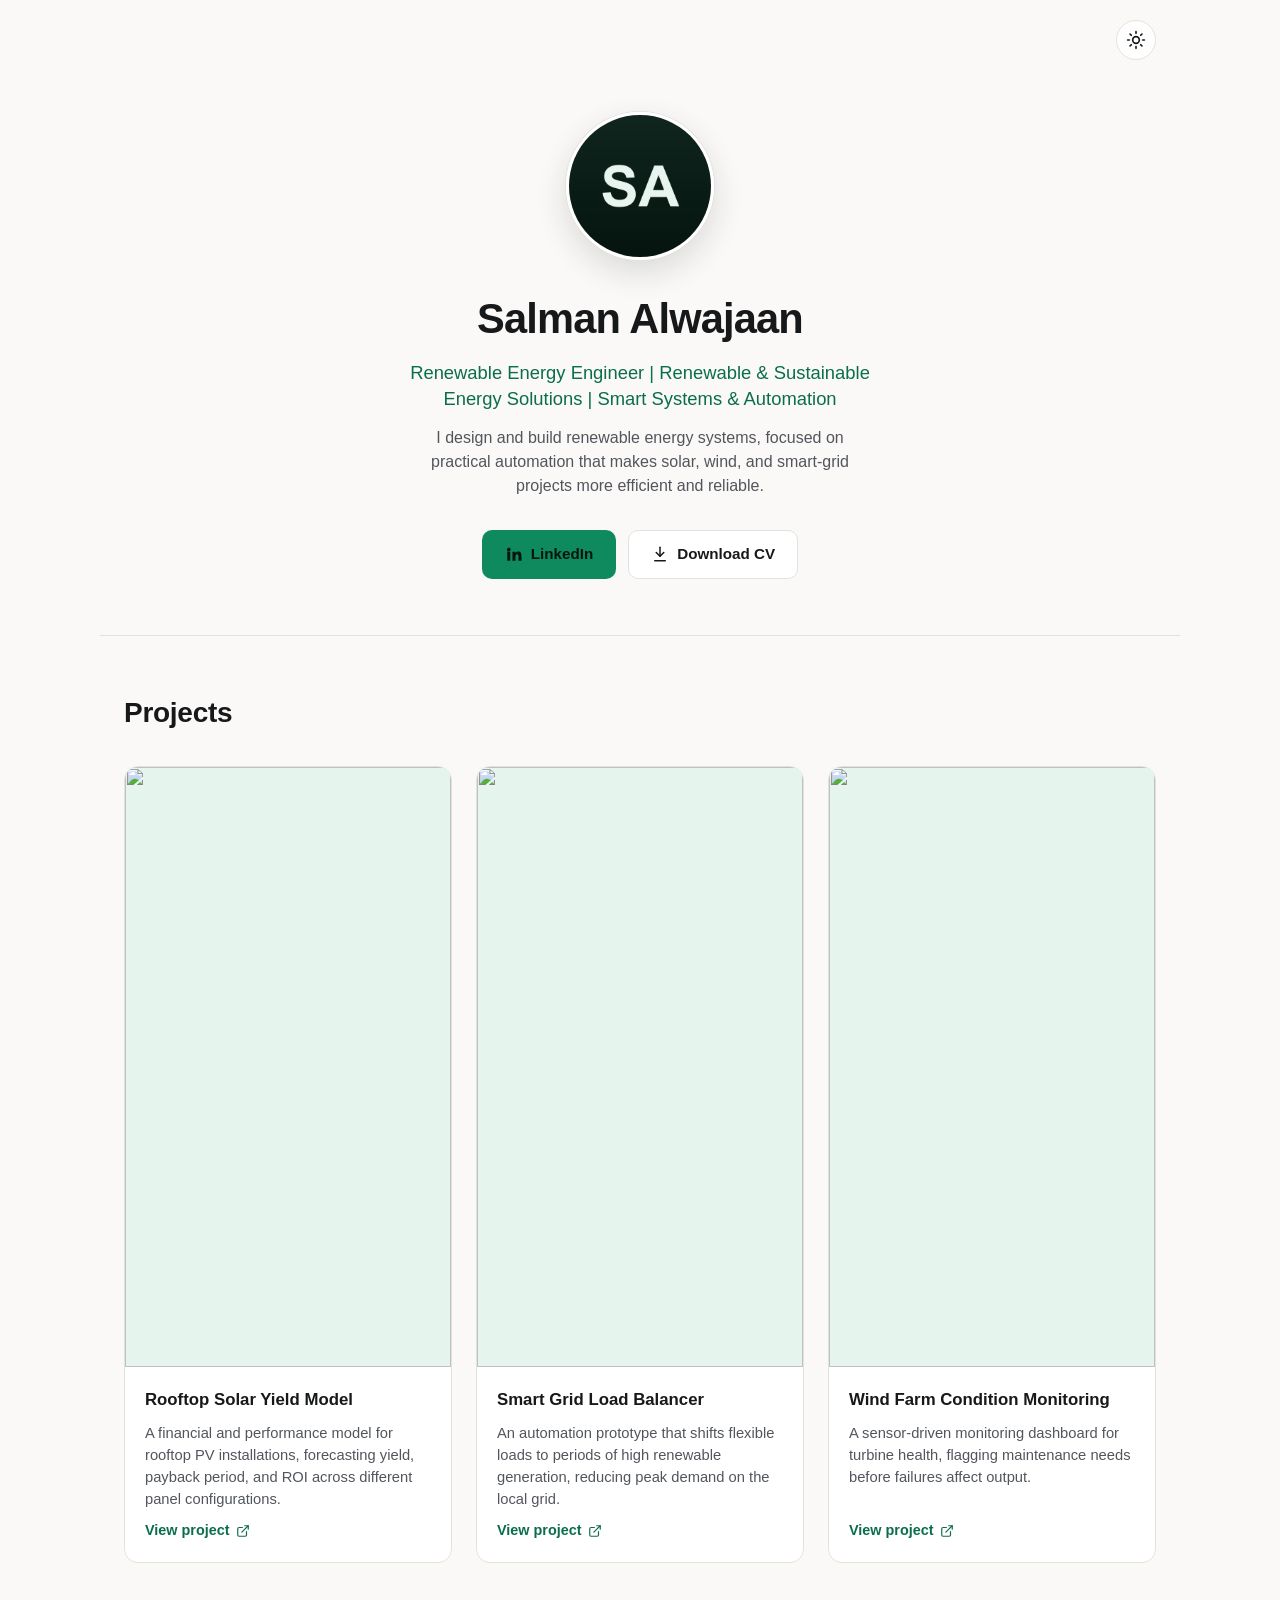
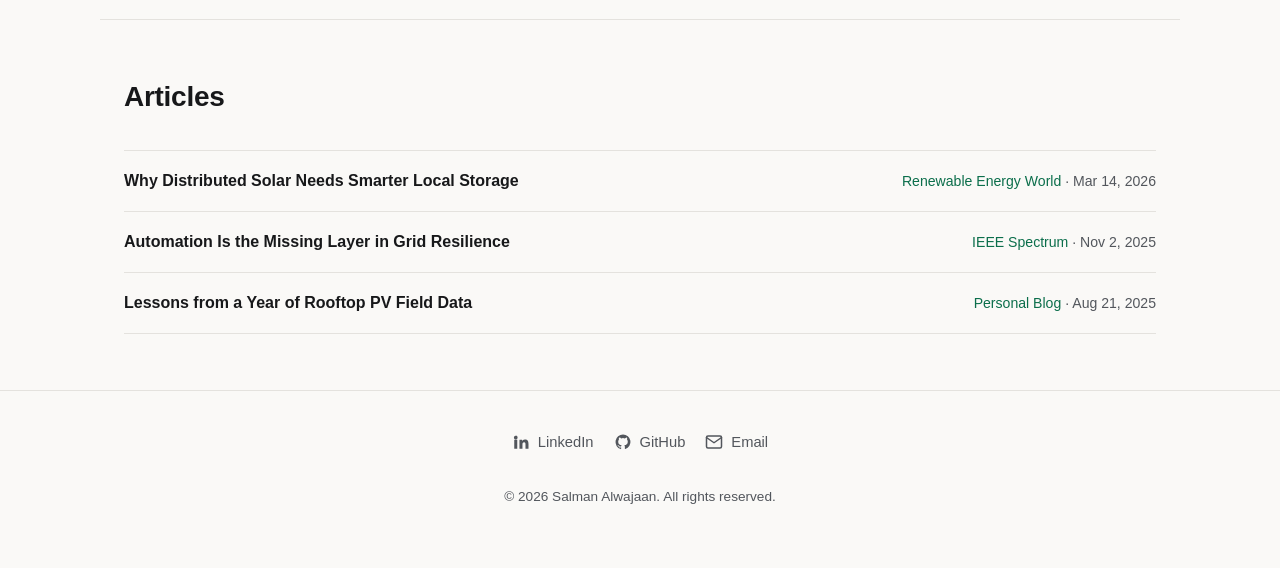
==== index.html @ d34c36d1 "Add files via upload" ====
<!doctype html>
<html lang="en">
<head>
  <meta charset="UTF-8">
  <meta name="viewport" content="width=device-width, initial-scale=1">
  <title>Salman Alwajaan | Renewable Energy Engineer</title>
  <meta name="description" content="Salman Alwajaan, Renewable Energy Engineer working on renewable and sustainable energy solutions, smart systems, and automation.">

  <!-- Open Graph -->
  <meta property="og:type" content="website">
  <meta property="og:title" content="Salman Alwajaan | Renewable Energy Engineer">
  <meta property="og:description" content="Renewable Energy Engineer working on renewable and sustainable energy solutions, smart systems, and automation.">
  <meta property="og:image" content="assets/og-image.jpg">

  <!-- Twitter -->
  <meta name="twitter:card" content="summary_large_image">
  <meta name="twitter:title" content="Salman Alwajaan | Renewable Energy Engineer">
  <meta name="twitter:description" content="Renewable Energy Engineer working on renewable and sustainable energy solutions, smart systems, and automation.">
  <meta name="twitter:image" content="assets/og-image.jpg">

  <link rel="icon" type="image/svg+xml" href="assets/favicon.svg">
  <link rel="icon" type="image/png" href="assets/favicon.png">

  <link rel="stylesheet" href="styles/main.css">
</head>
<body>

  <div class="topbar">
    <button id="theme-toggle" class="theme-toggle" type="button" aria-label="Toggle dark mode">
      <svg class="icon-sun" viewBox="0 0 24 24" fill="none" stroke="currentColor" stroke-width="2" stroke-linecap="round" stroke-linejoin="round" aria-hidden="true">
        <circle cx="12" cy="12" r="4"/>
        <path d="M12 2v2M12 20v2M4.93 4.93l1.41 1.41M17.66 17.66l1.41 1.41M2 12h2M20 12h2M6.34 17.66l-1.41 1.41M19.07 4.93l-1.41 1.41"/>
      </svg>
      <svg class="icon-moon" viewBox="0 0 24 24" fill="none" stroke="currentColor" stroke-width="2" stroke-linecap="round" stroke-linejoin="round" aria-hidden="true">
        <path d="M21 12.79A9 9 0 1 1 11.21 3 7 7 0 0 0 21 12.79Z"/>
      </svg>
    </button>
  </div>

  <main>
    <section class="hero">
      <img class="hero-photo" src="assets/photo.jpg" alt="Portrait of Salman Alwajaan" width="148" height="148">
      <h1 class="hero-name">Salman Alwajaan</h1>
      <p class="hero-headline">Renewable Energy Engineer | Renewable &amp; Sustainable Energy Solutions | Smart Systems &amp; Automation</p>
      <p class="hero-bio">I design and build renewable energy systems, focused on practical automation that makes solar, wind, and smart-grid projects more efficient and reliable.</p>
      <div class="hero-actions">
        <a class="btn btn-primary" href="https://www.linkedin.com/in/salwajaan" target="_blank" rel="noopener noreferrer">
          <svg viewBox="0 0 24 24" fill="currentColor" aria-hidden="true">
            <path d="M4.98 3.5A2.5 2.5 0 1 1 5 8.5a2.5 2.5 0 0 1-.02-5ZM3 9h4v12H3V9Zm6.5 0h3.83v1.64h.05c.53-1 1.84-2.06 3.79-2.06 4.06 0 4.81 2.67 4.81 6.14V21h-4v-5.6c0-1.34-.02-3.06-1.87-3.06-1.87 0-2.16 1.46-2.16 2.96V21h-4V9Z"/>
          </svg>
          LinkedIn
        </a>
        <a class="btn btn-secondary" href="assets/CV.pdf" download>
          <svg viewBox="0 0 24 24" fill="none" stroke="currentColor" stroke-width="2" stroke-linecap="round" stroke-linejoin="round" aria-hidden="true">
            <path d="M12 3v12"/>
            <path d="m7 10 5 5 5-5"/>
            <path d="M5 21h14"/>
          </svg>
          Download CV
        </a>
      </div>
    </section>

    <section class="content-section" id="projects" aria-labelledby="projects-heading">
      <h2 class="section-heading" id="projects-heading">Projects</h2>
      <div class="project-grid" id="project-grid">
        <p class="empty-state">Loading projects…</p>
      </div>
    </section>

    <section class="content-section" id="articles" aria-labelledby="articles-heading">
      <h2 class="section-heading" id="articles-heading">Articles</h2>
      <div class="article-list" id="article-list">
        <p class="empty-state">Loading articles…</p>
      </div>
    </section>
  </main>

  <footer class="site-footer">
    <div class="footer-inner">
      <div class="footer-links">
        <a class="footer-link" href="https://www.linkedin.com/in/salwajaan" target="_blank" rel="noopener noreferrer">
          <svg viewBox="0 0 24 24" fill="currentColor" aria-hidden="true">
            <path d="M4.98 3.5A2.5 2.5 0 1 1 5 8.5a2.5 2.5 0 0 1-.02-5ZM3 9h4v12H3V9Zm6.5 0h3.83v1.64h.05c.53-1 1.84-2.06 3.79-2.06 4.06 0 4.81 2.67 4.81 6.14V21h-4v-5.6c0-1.34-.02-3.06-1.87-3.06-1.87 0-2.16 1.46-2.16 2.96V21h-4V9Z"/>
          </svg>
          LinkedIn
        </a>
        <a class="footer-link" href="https://github.com/SalmanAlwajaan" target="_blank" rel="noopener noreferrer">
          <svg viewBox="0 0 24 24" fill="currentColor" aria-hidden="true">
            <path d="M12 2a10 10 0 0 0-3.16 19.49c.5.09.68-.22.68-.48v-1.7c-2.78.6-3.37-1.34-3.37-1.34-.46-1.16-1.11-1.47-1.11-1.47-.91-.62.07-.6.07-.6 1 .07 1.53 1.03 1.53 1.03.89 1.52 2.34 1.08 2.91.83.09-.65.35-1.09.63-1.34-2.22-.25-4.56-1.11-4.56-4.94 0-1.09.39-1.98 1.03-2.68-.1-.25-.45-1.27.1-2.65 0 0 .84-.27 2.75 1.02a9.4 9.4 0 0 1 5 0c1.91-1.3 2.75-1.02 2.75-1.02.55 1.38.2 2.4.1 2.65.64.7 1.03 1.59 1.03 2.68 0 3.84-2.34 4.68-4.57 4.93.36.31.68.92.68 1.85V21c0 .27.18.58.69.48A10 10 0 0 0 12 2Z"/>
          </svg>
          GitHub
        </a>
        <a class="footer-link" href="mailto:Salman.k.alwajaan@gmail.com">
          <svg viewBox="0 0 24 24" fill="none" stroke="currentColor" stroke-width="2" stroke-linecap="round" stroke-linejoin="round" aria-hidden="true">
            <rect x="2" y="4" width="20" height="16" rx="2"/>
            <path d="m22 6-10 7L2 6"/>
          </svg>
          Email
        </a>
      </div>
      <p class="footer-copy">&copy; <span id="copy-year">2026</span> Salman Alwajaan. All rights reserved.</p>
    </div>
  </footer>

  <script src="scripts/main.js"></script>
  <script>document.getElementById("copy-year").textContent = new Date().getFullYear();</script>
</body>
</html>
---- styles/main.css ----
/* ---------------------------------------------------------
   Design tokens
--------------------------------------------------------- */
:root {
  color-scheme: light dark;

  --bg: #faf9f7;
  --bg-elevated: #ffffff;
  --text: #17181a;
  --text-muted: #52565c;
  --border: #e4e2de;
  --accent: #0f8a5f;
  --accent-strong: #0b6e4b;
  --accent-tint: #e5f5ee;
  --shadow-tint: 20, 30, 25;
  --focus-ring: #0f8a5f;
}

@media (prefers-color-scheme: dark) {
  :root:not([data-theme="light"]) {
    --bg: #101211;
    --bg-elevated: #17191a;
    --text: #eef0ee;
    --text-muted: #a5aba6;
    --border: #2a2d2b;
    --accent: #34c785;
    --accent-strong: #55d99c;
    --accent-tint: #14261e;
    --shadow-tint: 0, 0, 0;
    --focus-ring: #34c785;
  }
}

:root[data-theme="dark"] {
  --bg: #101211;
  --bg-elevated: #17191a;
  --text: #eef0ee;
  --text-muted: #a5aba6;
  --border: #2a2d2b;
  --accent: #34c785;
  --accent-strong: #55d99c;
  --accent-tint: #14261e;
  --shadow-tint: 0, 0, 0;
  --focus-ring: #34c785;
}

/* ---------------------------------------------------------
   Reset & base
--------------------------------------------------------- */
* {
  box-sizing: border-box;
}

html {
  -webkit-text-size-adjust: 100%;
}

body {
  margin: 0;
  min-height: 100dvh;
  background: var(--bg);
  color: var(--text);
  font-family: -apple-system, BlinkMacSystemFont, "Segoe UI", Roboto, "Helvetica Neue", Arial, sans-serif;
  line-height: 1.5;
  -webkit-font-smoothing: antialiased;
  transition: background-color 0.25s ease, color 0.25s ease;
}

img {
  max-width: 100%;
  display: block;
}

a {
  color: inherit;
}

:focus-visible {
  outline: 2px solid var(--focus-ring);
  outline-offset: 2px;
  border-radius: 4px;
}

.wrap {
  max-width: 1080px;
  margin: 0 auto;
  padding: 0 24px;
}

.visually-hidden {
  position: absolute;
  width: 1px;
  height: 1px;
  padding: 0;
  margin: -1px;
  overflow: hidden;
  clip: rect(0, 0, 0, 0);
  white-space: nowrap;
  border: 0;
}

/* ---------------------------------------------------------
   Top bar
--------------------------------------------------------- */
.topbar {
  display: flex;
  align-items: center;
  justify-content: flex-end;
  padding: 20px 24px;
  max-width: 1080px;
  margin: 0 auto;
}

.theme-toggle {
  display: inline-flex;
  align-items: center;
  justify-content: center;
  width: 40px;
  height: 40px;
  border-radius: 999px;
  border: 1px solid var(--border);
  background: var(--bg-elevated);
  color: var(--text);
  cursor: pointer;
  transition: transform 0.15s ease, border-color 0.2s ease;
}

.theme-toggle:hover {
  border-color: var(--accent);
}

.theme-toggle:active {
  transform: scale(0.94);
}

.theme-toggle svg {
  width: 20px;
  height: 20px;
}

.theme-toggle .icon-moon { display: none; }
:root[data-theme="dark"] .theme-toggle .icon-sun { display: none; }
:root[data-theme="dark"] .theme-toggle .icon-moon { display: block; }

@media (prefers-color-scheme: dark) {
  :root:not([data-theme="light"]) .theme-toggle .icon-sun { display: none; }
  :root:not([data-theme="light"]) .theme-toggle .icon-moon { display: block; }
}

/* ---------------------------------------------------------
   Hero
--------------------------------------------------------- */
.hero {
  padding: 32px 24px 56px;
  max-width: 1080px;
  margin: 0 auto;
  text-align: center;
}

.hero-photo {
  width: 148px;
  height: 148px;
  border-radius: 50%;
  object-fit: cover;
  margin: 0 auto 28px;
  border: 3px solid var(--bg-elevated);
  box-shadow: 0 0 0 1px var(--border), 0 12px 32px rgba(var(--shadow-tint), 0.14);
}

.hero-name {
  font-size: clamp(1.9rem, 4.5vw, 2.6rem);
  font-weight: 700;
  letter-spacing: -0.02em;
  margin: 0 0 10px;
}

.hero-headline {
  font-size: clamp(1rem, 2.2vw, 1.15rem);
  font-weight: 500;
  color: var(--accent-strong);
  max-width: 46ch;
  margin: 0 auto 14px;
  line-height: 1.4;
}

.hero-bio {
  color: var(--text-muted);
  max-width: 52ch;
  margin: 0 auto 32px;
  font-size: 1rem;
}

.hero-actions {
  display: flex;
  flex-wrap: wrap;
  gap: 12px;
  justify-content: center;
}

.btn {
  display: inline-flex;
  align-items: center;
  gap: 8px;
  padding: 12px 22px;
  border-radius: 10px;
  font-size: 0.95rem;
  font-weight: 600;
  text-decoration: none;
  white-space: nowrap;
  border: 1px solid transparent;
  cursor: pointer;
  transition: transform 0.15s cubic-bezier(0.16, 1, 0.3, 1), box-shadow 0.2s ease, background-color 0.2s ease, border-color 0.2s ease;
}

.btn svg {
  width: 18px;
  height: 18px;
  flex-shrink: 0;
}

.btn:active {
  transform: scale(0.97);
}

.btn-primary {
  background: var(--accent);
  color: #06150f;
}

.btn-primary:hover {
  background: var(--accent-strong);
  box-shadow: 0 8px 20px rgba(15, 138, 95, 0.28);
}

.btn-secondary {
  background: var(--bg-elevated);
  color: var(--text);
  border-color: var(--border);
}

.btn-secondary:hover {
  border-color: var(--accent);
}

/* ---------------------------------------------------------
   Sections
--------------------------------------------------------- */
section.content-section {
  padding: 56px 24px;
  max-width: 1080px;
  margin: 0 auto;
  border-top: 1px solid var(--border);
}

.section-heading {
  font-size: clamp(1.4rem, 3vw, 1.75rem);
  font-weight: 700;
  letter-spacing: -0.01em;
  margin: 0 0 32px;
}

/* Projects grid */
.project-grid {
  display: grid;
  grid-template-columns: repeat(auto-fit, minmax(260px, 1fr));
  gap: 24px;
}

.project-card {
  background: var(--bg-elevated);
  border: 1px solid var(--border);
  border-radius: 14px;
  overflow: hidden;
  display: flex;
  flex-direction: column;
  transition: transform 0.2s cubic-bezier(0.16, 1, 0.3, 1), border-color 0.2s ease;
}

.project-card:hover {
  transform: translateY(-3px);
  border-color: var(--accent);
}

.project-card-image {
  width: 100%;
  aspect-ratio: 4 / 3;
  object-fit: cover;
  background: var(--accent-tint);
}

.project-card-body {
  padding: 20px;
  display: flex;
  flex-direction: column;
  gap: 10px;
  flex: 1;
}

.project-card-title {
  font-size: 1.05rem;
  font-weight: 700;
  margin: 0;
}

.project-card-desc {
  color: var(--text-muted);
  font-size: 0.92rem;
  margin: 0;
  flex: 1;
}

.project-card-link {
  align-self: flex-start;
  font-size: 0.9rem;
  font-weight: 600;
  color: var(--accent-strong);
  text-decoration: none;
  display: inline-flex;
  align-items: center;
  gap: 6px;
}

.project-card-link svg {
  width: 14px;
  height: 14px;
  transition: transform 0.15s ease;
}

.project-card-link:hover svg {
  transform: translate(2px, -2px);
}

/* Articles list */
.article-list {
  display: flex;
  flex-direction: column;
}

.article-row {
  display: grid;
  grid-template-columns: 1fr auto;
  gap: 8px 20px;
  align-items: baseline;
  padding: 18px 0;
  border-bottom: 1px solid var(--border);
  text-decoration: none;
  color: inherit;
  transition: padding-left 0.2s cubic-bezier(0.16, 1, 0.3, 1);
}

.article-row:hover {
  padding-left: 8px;
}

.article-row:first-child {
  border-top: 1px solid var(--border);
}

.article-title {
  font-weight: 600;
  font-size: 1rem;
}

.article-meta {
  color: var(--text-muted);
  font-size: 0.88rem;
  white-space: nowrap;
}

.article-source {
  color: var(--accent-strong);
  font-weight: 500;
}

/* ---------------------------------------------------------
   Footer
--------------------------------------------------------- */
.site-footer {
  border-top: 1px solid var(--border);
  padding: 40px 24px 48px;
}

.footer-inner {
  max-width: 1080px;
  margin: 0 auto;
  display: flex;
  flex-direction: column;
  align-items: center;
  gap: 20px;
  text-align: center;
}

.footer-links {
  display: flex;
  gap: 20px;
  flex-wrap: wrap;
  justify-content: center;
}

.footer-link {
  display: inline-flex;
  align-items: center;
  gap: 8px;
  text-decoration: none;
  color: var(--text-muted);
  font-size: 0.92rem;
  font-weight: 500;
  transition: color 0.2s ease;
}

.footer-link:hover {
  color: var(--accent-strong);
}

.footer-link svg {
  width: 18px;
  height: 18px;
}

.footer-copy {
  color: var(--text-muted);
  font-size: 0.85rem;
}

/* ---------------------------------------------------------
   Entrance motion (respects reduced motion)
--------------------------------------------------------- */
@media (prefers-reduced-motion: no-preference) {
  .reveal {
    opacity: 0;
    transform: translateY(16px);
    animation: reveal-in 0.6s cubic-bezier(0.16, 1, 0.3, 1) forwards;
  }

  @keyframes reveal-in {
    to {
      opacity: 1;
      transform: translateY(0);
    }
  }
}

/* ---------------------------------------------------------
   Empty state
--------------------------------------------------------- */
.empty-state {
  color: var(--text-muted);
  font-size: 0.95rem;
  padding: 24px 0;
}

/* ---------------------------------------------------------
   Responsive
--------------------------------------------------------- */
@media (max-width: 480px) {
  .hero {
    padding: 24px 20px 44px;
  }

  section.content-section {
    padding: 44px 20px;
  }

  .article-row {
    grid-template-columns: 1fr;
  }
}
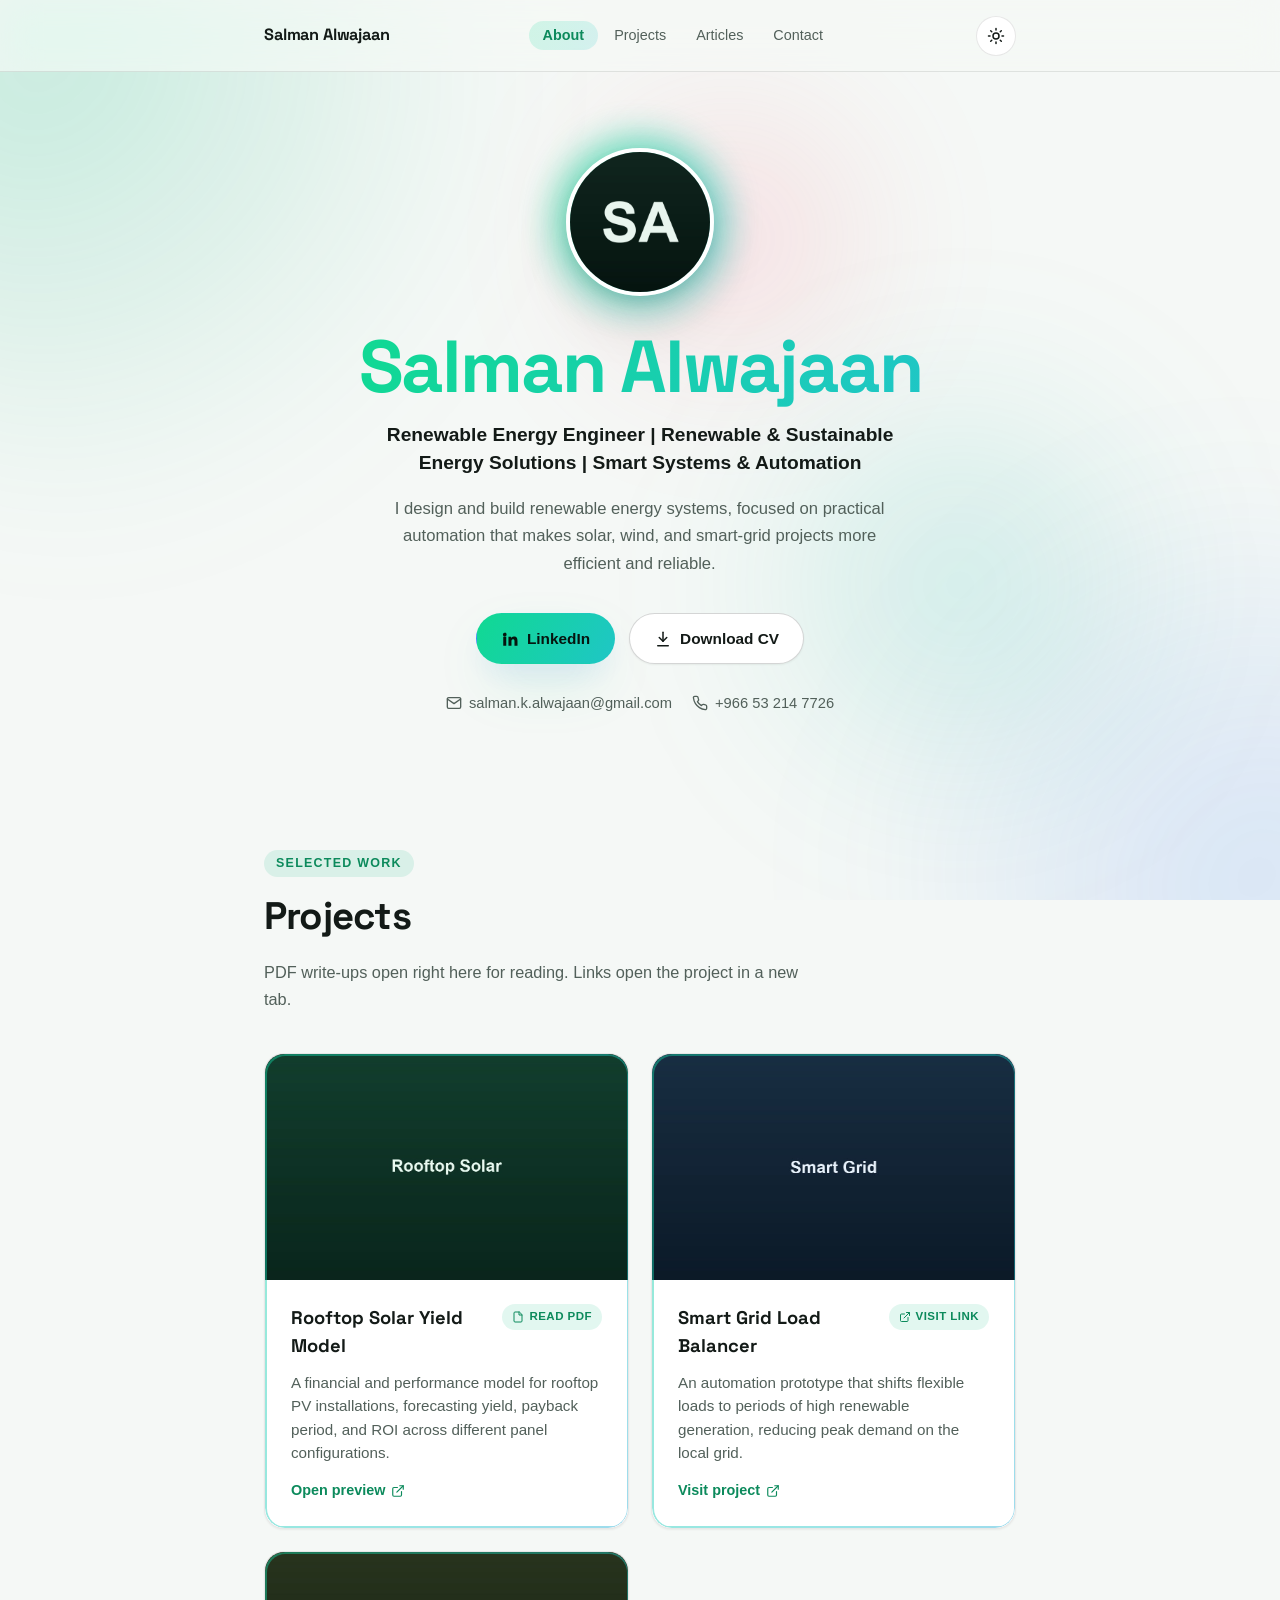
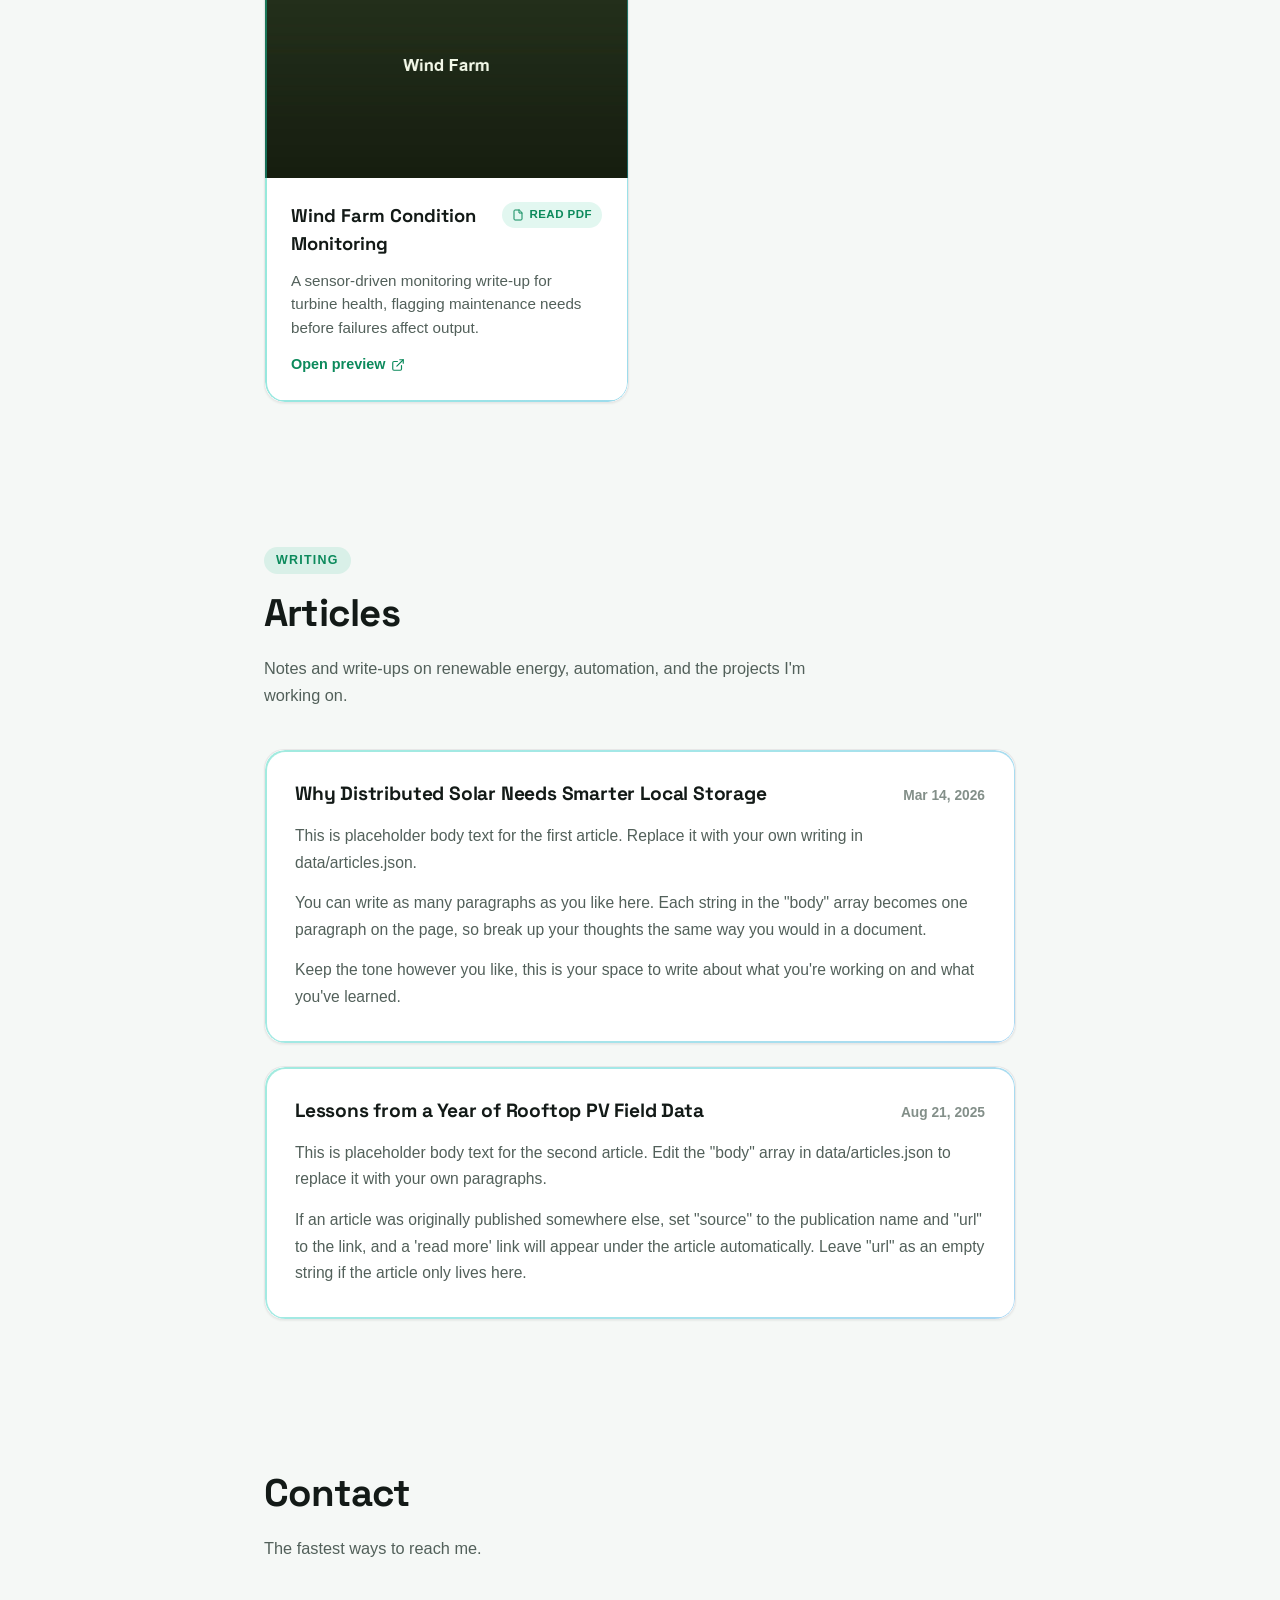
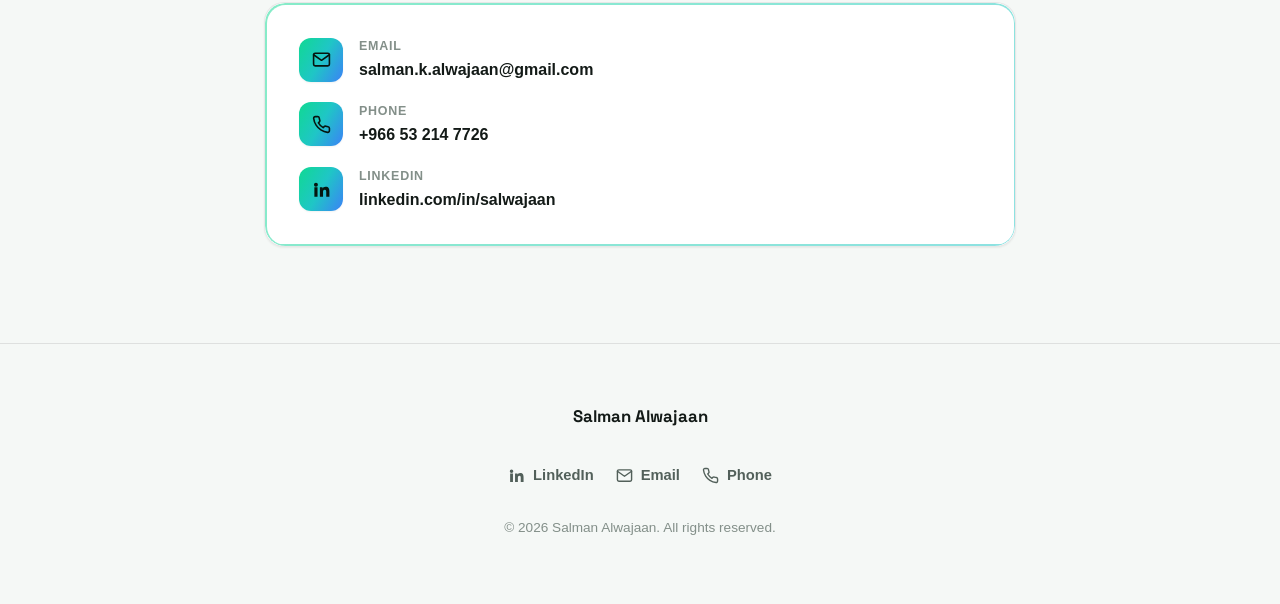
==== commit 5303e867: "Add files via upload" ====
--- a/index.html
+++ b/index.html
@@ -21,29 +21,55 @@
   <link rel="icon" type="image/svg+xml" href="assets/favicon.svg">
   <link rel="icon" type="image/png" href="assets/favicon.png">
 
+  <link rel="preconnect" href="https://fonts.googleapis.com">
+  <link rel="preconnect" href="https://fonts.gstatic.com" crossorigin>
+  <link rel="stylesheet" href="https://fonts.googleapis.com/css2?family=Space+Grotesk:wght@500;700;800&display=swap">
+
   <link rel="stylesheet" href="styles/main.css">
 </head>
 <body>
-
-  <div class="topbar">
-    <button id="theme-toggle" class="theme-toggle" type="button" aria-label="Toggle dark mode">
-      <svg class="icon-sun" viewBox="0 0 24 24" fill="none" stroke="currentColor" stroke-width="2" stroke-linecap="round" stroke-linejoin="round" aria-hidden="true">
-        <circle cx="12" cy="12" r="4"/>
-        <path d="M12 2v2M12 20v2M4.93 4.93l1.41 1.41M17.66 17.66l1.41 1.41M2 12h2M20 12h2M6.34 17.66l-1.41 1.41M19.07 4.93l-1.41 1.41"/>
-      </svg>
-      <svg class="icon-moon" viewBox="0 0 24 24" fill="none" stroke="currentColor" stroke-width="2" stroke-linecap="round" stroke-linejoin="round" aria-hidden="true">
-        <path d="M21 12.79A9 9 0 1 1 11.21 3 7 7 0 0 0 21 12.79Z"/>
-      </svg>
-    </button>
+  <a class="skip-link" href="#main">Skip to content</a>
+
+  <div class="bg-blobs" aria-hidden="true">
+    <span class="blob blob-1"></span>
+    <span class="blob blob-2"></span>
+    <span class="blob blob-3"></span>
+    <span class="blob blob-4"></span>
   </div>
 
-  <main>
-    <section class="hero">
-      <img class="hero-photo" src="assets/photo.jpg" alt="Portrait of Salman Alwajaan" width="148" height="148">
-      <h1 class="hero-name">Salman Alwajaan</h1>
-      <p class="hero-headline">Renewable Energy Engineer | Renewable &amp; Sustainable Energy Solutions | Smart Systems &amp; Automation</p>
-      <p class="hero-bio">I design and build renewable energy systems, focused on practical automation that makes solar, wind, and smart-grid projects more efficient and reliable.</p>
-      <div class="hero-actions">
+  <nav class="site-nav" aria-label="Primary">
+    <div class="site-nav-inner">
+      <a class="nav-brand" href="#about">Salman Alwajaan</a>
+      <ul class="nav-links">
+        <span class="nav-indicator" aria-hidden="true"></span>
+        <li><a class="nav-link" href="#about">About</a></li>
+        <li><a class="nav-link" href="#projects">Projects</a></li>
+        <li><a class="nav-link" href="#articles">Articles</a></li>
+        <li><a class="nav-link" href="#contact">Contact</a></li>
+      </ul>
+      <div class="nav-right">
+        <button id="theme-toggle" class="theme-toggle" type="button" aria-label="Toggle dark mode">
+          <svg class="icon-sun" viewBox="0 0 24 24" fill="none" stroke="currentColor" stroke-width="2" stroke-linecap="round" stroke-linejoin="round" aria-hidden="true">
+            <circle cx="12" cy="12" r="4"/>
+            <path d="M12 2v2M12 20v2M4.93 4.93l1.41 1.41M17.66 17.66l1.41 1.41M2 12h2M20 12h2M6.34 17.66l-1.41 1.41M19.07 4.93l-1.41 1.41"/>
+          </svg>
+          <svg class="icon-moon" viewBox="0 0 24 24" fill="none" stroke="currentColor" stroke-width="2" stroke-linecap="round" stroke-linejoin="round" aria-hidden="true">
+            <path d="M21 12.79A9 9 0 1 1 11.21 3 7 7 0 0 0 21 12.79Z"/>
+          </svg>
+        </button>
+      </div>
+    </div>
+  </nav>
+
+  <main id="main">
+    <section class="hero" id="about">
+      <div class="hero-photo-wrap hero-anim">
+        <img class="hero-photo" src="assets/photo.jpg" alt="Portrait of Salman Alwajaan" width="132" height="132">
+      </div>
+      <h1 class="hero-name hero-anim"><span class="gradient-text">Salman Alwajaan</span></h1>
+      <p class="hero-headline hero-anim">Renewable Energy Engineer | Renewable &amp; Sustainable Energy Solutions | Smart Systems &amp; Automation</p>
+      <p class="hero-bio hero-anim">I design and build renewable energy systems, focused on practical automation that makes solar, wind, and smart-grid projects more efficient and reliable.</p>
+      <div class="hero-actions hero-anim">
         <a class="btn btn-primary" href="https://www.linkedin.com/in/salwajaan" target="_blank" rel="noopener noreferrer">
           <svg viewBox="0 0 24 24" fill="currentColor" aria-hidden="true">
             <path d="M4.98 3.5A2.5 2.5 0 1 1 5 8.5a2.5 2.5 0 0 1-.02-5ZM3 9h4v12H3V9Zm6.5 0h3.83v1.64h.05c.53-1 1.84-2.06 3.79-2.06 4.06 0 4.81 2.67 4.81 6.14V21h-4v-5.6c0-1.34-.02-3.06-1.87-3.06-1.87 0-2.16 1.46-2.16 2.96V21h-4V9Z"/>
@@ -59,25 +85,86 @@
           Download CV
         </a>
       </div>
+      <div class="hero-contact hero-anim">
+        <a class="hero-contact-link" href="mailto:salman.k.alwajaan@gmail.com">
+          <svg viewBox="0 0 24 24" fill="none" stroke="currentColor" stroke-width="2" stroke-linecap="round" stroke-linejoin="round" aria-hidden="true">
+            <rect x="2" y="4" width="20" height="16" rx="2"/>
+            <path d="m22 6-10 7L2 6"/>
+          </svg>
+          salman.k.alwajaan@gmail.com
+        </a>
+        <a class="hero-contact-link" href="tel:+966532147726">
+          <svg viewBox="0 0 24 24" fill="none" stroke="currentColor" stroke-width="2" stroke-linecap="round" stroke-linejoin="round" aria-hidden="true">
+            <path d="M22 16.92v3a2 2 0 0 1-2.18 2 19.79 19.79 0 0 1-8.63-3.07 19.5 19.5 0 0 1-6-6 19.79 19.79 0 0 1-3.07-8.67A2 2 0 0 1 4.11 2h3a2 2 0 0 1 2 1.72c.127.96.361 1.903.7 2.81a2 2 0 0 1-.45 2.11L8.09 9.91a16 16 0 0 0 6 6l1.27-1.27a2 2 0 0 1 2.11-.45c.907.339 1.85.573 2.81.7A2 2 0 0 1 22 16.92Z"/>
+          </svg>
+          +966 53 214 7726
+        </a>
+      </div>
     </section>
 
     <section class="content-section" id="projects" aria-labelledby="projects-heading">
+      <p class="section-eyebrow">Selected work</p>
       <h2 class="section-heading" id="projects-heading">Projects</h2>
+      <p class="section-lede">PDF write-ups open right here for reading. Links open the project in a new tab.</p>
       <div class="project-grid" id="project-grid">
         <p class="empty-state">Loading projects…</p>
       </div>
     </section>
 
     <section class="content-section" id="articles" aria-labelledby="articles-heading">
+      <p class="section-eyebrow">Writing</p>
       <h2 class="section-heading" id="articles-heading">Articles</h2>
+      <p class="section-lede">Notes and write-ups on renewable energy, automation, and the projects I'm working on.</p>
       <div class="article-list" id="article-list">
         <p class="empty-state">Loading articles…</p>
       </div>
     </section>
+
+    <section class="content-section" id="contact" aria-labelledby="contact-heading">
+      <h2 class="section-heading" id="contact-heading">Contact</h2>
+      <p class="section-lede">The fastest ways to reach me.</p>
+      <div class="contact-card" data-reveal>
+        <div class="contact-row">
+          <span class="contact-icon">
+            <svg viewBox="0 0 24 24" fill="none" stroke="currentColor" stroke-width="2" stroke-linecap="round" stroke-linejoin="round" aria-hidden="true">
+              <rect x="2" y="4" width="20" height="16" rx="2"/>
+              <path d="m22 6-10 7L2 6"/>
+            </svg>
+          </span>
+          <span>
+            <span class="contact-text-label">Email</span>
+            <a class="contact-text-value" href="mailto:salman.k.alwajaan@gmail.com">salman.k.alwajaan@gmail.com</a>
+          </span>
+        </div>
+        <div class="contact-row">
+          <span class="contact-icon">
+            <svg viewBox="0 0 24 24" fill="none" stroke="currentColor" stroke-width="2" stroke-linecap="round" stroke-linejoin="round" aria-hidden="true">
+              <path d="M22 16.92v3a2 2 0 0 1-2.18 2 19.79 19.79 0 0 1-8.63-3.07 19.5 19.5 0 0 1-6-6 19.79 19.79 0 0 1-3.07-8.67A2 2 0 0 1 4.11 2h3a2 2 0 0 1 2 1.72c.127.96.361 1.903.7 2.81a2 2 0 0 1-.45 2.11L8.09 9.91a16 16 0 0 0 6 6l1.27-1.27a2 2 0 0 1 2.11-.45c.907.339 1.85.573 2.81.7A2 2 0 0 1 22 16.92Z"/>
+            </svg>
+          </span>
+          <span>
+            <span class="contact-text-label">Phone</span>
+            <a class="contact-text-value" href="tel:+966532147726">+966 53 214 7726</a>
+          </span>
+        </div>
+        <div class="contact-row">
+          <span class="contact-icon">
+            <svg viewBox="0 0 24 24" fill="currentColor" aria-hidden="true">
+              <path d="M4.98 3.5A2.5 2.5 0 1 1 5 8.5a2.5 2.5 0 0 1-.02-5ZM3 9h4v12H3V9Zm6.5 0h3.83v1.64h.05c.53-1 1.84-2.06 3.79-2.06 4.06 0 4.81 2.67 4.81 6.14V21h-4v-5.6c0-1.34-.02-3.06-1.87-3.06-1.87 0-2.16 1.46-2.16 2.96V21h-4V9Z"/>
+            </svg>
+          </span>
+          <span>
+            <span class="contact-text-label">LinkedIn</span>
+            <a class="contact-text-value" href="https://www.linkedin.com/in/salwajaan" target="_blank" rel="noopener noreferrer">linkedin.com/in/salwajaan</a>
+          </span>
+        </div>
+      </div>
+    </section>
   </main>
 
   <footer class="site-footer">
     <div class="footer-inner">
+      <p class="footer-name">Salman Alwajaan</p>
       <div class="footer-links">
         <a class="footer-link" href="https://www.linkedin.com/in/salwajaan" target="_blank" rel="noopener noreferrer">
           <svg viewBox="0 0 24 24" fill="currentColor" aria-hidden="true">
@@ -85,23 +172,50 @@
           </svg>
           LinkedIn
         </a>
-        <a class="footer-link" href="https://github.com/SalmanAlwajaan" target="_blank" rel="noopener noreferrer">
-          <svg viewBox="0 0 24 24" fill="currentColor" aria-hidden="true">
-            <path d="M12 2a10 10 0 0 0-3.16 19.49c.5.09.68-.22.68-.48v-1.7c-2.78.6-3.37-1.34-3.37-1.34-.46-1.16-1.11-1.47-1.11-1.47-.91-.62.07-.6.07-.6 1 .07 1.53 1.03 1.53 1.03.89 1.52 2.34 1.08 2.91.83.09-.65.35-1.09.63-1.34-2.22-.25-4.56-1.11-4.56-4.94 0-1.09.39-1.98 1.03-2.68-.1-.25-.45-1.27.1-2.65 0 0 .84-.27 2.75 1.02a9.4 9.4 0 0 1 5 0c1.91-1.3 2.75-1.02 2.75-1.02.55 1.38.2 2.4.1 2.65.64.7 1.03 1.59 1.03 2.68 0 3.84-2.34 4.68-4.57 4.93.36.31.68.92.68 1.85V21c0 .27.18.58.69.48A10 10 0 0 0 12 2Z"/>
-          </svg>
-          GitHub
-        </a>
-        <a class="footer-link" href="mailto:Salman.k.alwajaan@gmail.com">
+        <a class="footer-link" href="mailto:salman.k.alwajaan@gmail.com">
           <svg viewBox="0 0 24 24" fill="none" stroke="currentColor" stroke-width="2" stroke-linecap="round" stroke-linejoin="round" aria-hidden="true">
             <rect x="2" y="4" width="20" height="16" rx="2"/>
             <path d="m22 6-10 7L2 6"/>
           </svg>
           Email
+        </a>
+        <a class="footer-link" href="tel:+966532147726">
+          <svg viewBox="0 0 24 24" fill="none" stroke="currentColor" stroke-width="2" stroke-linecap="round" stroke-linejoin="round" aria-hidden="true">
+            <path d="M22 16.92v3a2 2 0 0 1-2.18 2 19.79 19.79 0 0 1-8.63-3.07 19.5 19.5 0 0 1-6-6 19.79 19.79 0 0 1-3.07-8.67A2 2 0 0 1 4.11 2h3a2 2 0 0 1 2 1.72c.127.96.361 1.903.7 2.81a2 2 0 0 1-.45 2.11L8.09 9.91a16 16 0 0 0 6 6l1.27-1.27a2 2 0 0 1 2.11-.45c.907.339 1.85.573 2.81.7A2 2 0 0 1 22 16.92Z"/>
+          </svg>
+          Phone
         </a>
       </div>
       <p class="footer-copy">&copy; <span id="copy-year">2026</span> Salman Alwajaan. All rights reserved.</p>
     </div>
   </footer>
+
+  <button id="back-to-top" class="back-to-top" type="button" aria-label="Back to top">
+    <svg viewBox="0 0 24 24" fill="none" stroke="currentColor" stroke-width="2" stroke-linecap="round" stroke-linejoin="round" aria-hidden="true">
+      <path d="m18 15-6-6-6 6"/>
+    </svg>
+  </button>
+
+  <dialog id="pdf-modal" class="pdf-modal" aria-labelledby="pdf-modal-title">
+    <div class="pdf-modal-header">
+      <h3 class="pdf-modal-title" id="pdf-modal-title">Project preview</h3>
+      <div class="pdf-modal-actions">
+        <a id="pdf-modal-open-link" class="pdf-modal-link" href="#" target="_blank" rel="noopener noreferrer">
+          <svg viewBox="0 0 24 24" fill="none" stroke="currentColor" stroke-width="2" stroke-linecap="round" stroke-linejoin="round" aria-hidden="true">
+            <path d="M18 13v6a2 2 0 0 1-2 2H5a2 2 0 0 1-2-2V8a2 2 0 0 1 2-2h6"/>
+            <path d="M15 3h6v6"/><path d="M10 14 21 3"/>
+          </svg>
+          Open in new tab
+        </a>
+        <button id="pdf-modal-close" class="pdf-modal-close" type="button" aria-label="Close preview">
+          <svg viewBox="0 0 24 24" fill="none" stroke="currentColor" stroke-width="2" stroke-linecap="round" stroke-linejoin="round" aria-hidden="true">
+            <path d="M18 6 6 18M6 6l12 12"/>
+          </svg>
+        </button>
+      </div>
+    </div>
+    <iframe id="pdf-modal-frame" class="pdf-modal-frame" title="PDF preview"></iframe>
+  </dialog>
 
   <script src="scripts/main.js"></script>
   <script>document.getElementById("copy-year").textContent = new Date().getFullYear();</script>
--- a/styles/main.css
+++ b/styles/main.css
@@ -1,47 +1,112 @@
 /* ---------------------------------------------------------
    Design tokens
+   Bold, colorful, alive: a signature emerald -> teal -> blue
+   brand gradient (never purple-to-blue "AI gradient" default),
+   one warm coral pop accent for contrast, dark-first with an
+   equally crafted light mode.
 --------------------------------------------------------- */
 :root {
-  color-scheme: light dark;
-
-  --bg: #faf9f7;
+  color-scheme: dark;
+
+  --bg: #0a0f0d;
+  --bg-elevated: #121917;
+  --bg-elevated-2: #161f1c;
+  --bg-inset: #0e1513;
+  --text: #f3f6f4;
+  --text-muted: #aab5b0;
+  --text-faint: #75827c;
+  --border: rgba(255, 255, 255, 0.09);
+  --border-strong: rgba(255, 255, 255, 0.18);
+
+  --grad-1: #10d992;
+  --grad-2: #1fc6c6;
+  --grad-3: #3b82f6;
+  --pop: #fb7185;
+
+  --brand-gradient: linear-gradient(120deg, var(--grad-1) 0%, var(--grad-2) 50%, var(--grad-3) 100%);
+  --brand-gradient-soft: linear-gradient(120deg, rgba(16, 217, 146, 0.16), rgba(31, 198, 198, 0.16), rgba(59, 130, 246, 0.16));
+
+  --accent: var(--grad-1);
+  --accent-strong: #35f0ab;
+  --accent-tint: rgba(16, 217, 146, 0.14);
+  --focus-ring: #35f0ab;
+
+  --glow-1: rgba(16, 217, 146, 0.32);
+  --glow-2: rgba(31, 198, 198, 0.28);
+  --glow-3: rgba(59, 130, 246, 0.26);
+
+  --shadow-sm: 0 1px 2px rgba(0, 0, 0, 0.35);
+  --shadow-md: 0 10px 24px rgba(0, 0, 0, 0.4), 0 2px 6px rgba(0, 0, 0, 0.3);
+  --shadow-lg: 0 24px 55px rgba(0, 0, 0, 0.48), 0 6px 16px rgba(0, 0, 0, 0.34);
+  --shadow-glow: 0 24px 60px -12px var(--glow-1), 0 12px 34px -10px var(--glow-3);
+
+  --radius-sm: 12px;
+  --radius-md: 20px;
+  --radius-lg: 26px;
+  --radius-pill: 999px;
+
+  --nav-height: 72px;
+  --ease-out: cubic-bezier(0.16, 1, 0.3, 1);
+  --ease-spring: cubic-bezier(0.34, 1.56, 0.64, 1);
+  --ease-inout: cubic-bezier(0.65, 0, 0.35, 1);
+
+  --font-display: "Space Grotesk", -apple-system, BlinkMacSystemFont, "Segoe UI", sans-serif;
+}
+
+:root[data-theme="light"] {
+  color-scheme: light;
+
+  --bg: #f5f8f6;
   --bg-elevated: #ffffff;
-  --text: #17181a;
-  --text-muted: #52565c;
-  --border: #e4e2de;
-  --accent: #0f8a5f;
-  --accent-strong: #0b6e4b;
-  --accent-tint: #e5f5ee;
-  --shadow-tint: 20, 30, 25;
-  --focus-ring: #0f8a5f;
-}
-
-@media (prefers-color-scheme: dark) {
-  :root:not([data-theme="light"]) {
-    --bg: #101211;
-    --bg-elevated: #17191a;
-    --text: #eef0ee;
-    --text-muted: #a5aba6;
-    --border: #2a2d2b;
-    --accent: #34c785;
-    --accent-strong: #55d99c;
-    --accent-tint: #14261e;
-    --shadow-tint: 0, 0, 0;
-    --focus-ring: #34c785;
-  }
-}
-
-:root[data-theme="dark"] {
-  --bg: #101211;
-  --bg-elevated: #17191a;
-  --text: #eef0ee;
-  --text-muted: #a5aba6;
-  --border: #2a2d2b;
-  --accent: #34c785;
-  --accent-strong: #55d99c;
-  --accent-tint: #14261e;
-  --shadow-tint: 0, 0, 0;
-  --focus-ring: #34c785;
+  --bg-elevated-2: #eef3f0;
+  --bg-inset: #eaf0ed;
+  --text: #131a17;
+  --text-muted: #52605a;
+  --text-faint: #838f89;
+  --border: rgba(19, 26, 23, 0.1);
+  --border-strong: rgba(19, 26, 23, 0.18);
+
+  --accent-strong: #0c8a5c;
+  --accent-tint: rgba(16, 185, 129, 0.12);
+  --focus-ring: #0c8a5c;
+
+  --glow-1: rgba(16, 185, 129, 0.22);
+  --glow-2: rgba(20, 184, 166, 0.2);
+  --glow-3: rgba(59, 130, 246, 0.18);
+
+  --shadow-sm: 0 1px 2px rgba(20, 30, 25, 0.06);
+  --shadow-md: 0 10px 24px rgba(20, 30, 25, 0.08), 0 2px 6px rgba(20, 30, 25, 0.05);
+  --shadow-lg: 0 24px 55px rgba(20, 30, 25, 0.12), 0 6px 16px rgba(20, 30, 25, 0.07);
+  --shadow-glow: 0 24px 60px -14px var(--glow-1), 0 12px 34px -12px var(--glow-3);
+}
+
+@media (prefers-color-scheme: light) {
+  :root:not([data-theme="dark"]) {
+    color-scheme: light;
+
+    --bg: #f5f8f6;
+    --bg-elevated: #ffffff;
+    --bg-elevated-2: #eef3f0;
+    --bg-inset: #eaf0ed;
+    --text: #131a17;
+    --text-muted: #52605a;
+    --text-faint: #838f89;
+    --border: rgba(19, 26, 23, 0.1);
+    --border-strong: rgba(19, 26, 23, 0.18);
+
+    --accent-strong: #0c8a5c;
+    --accent-tint: rgba(16, 185, 129, 0.12);
+    --focus-ring: #0c8a5c;
+
+    --glow-1: rgba(16, 185, 129, 0.22);
+    --glow-2: rgba(20, 184, 166, 0.2);
+    --glow-3: rgba(59, 130, 246, 0.18);
+
+    --shadow-sm: 0 1px 2px rgba(20, 30, 25, 0.06);
+    --shadow-md: 0 10px 24px rgba(20, 30, 25, 0.08), 0 2px 6px rgba(20, 30, 25, 0.05);
+    --shadow-lg: 0 24px 55px rgba(20, 30, 25, 0.12), 0 6px 16px rgba(20, 30, 25, 0.07);
+    --shadow-glow: 0 24px 60px -14px var(--glow-1), 0 12px 34px -12px var(--glow-3);
+  }
 }
 
 /* ---------------------------------------------------------
@@ -53,6 +118,13 @@
 
 html {
   -webkit-text-size-adjust: 100%;
+  scroll-behavior: smooth;
+}
+
+@media (prefers-reduced-motion: reduce) {
+  html {
+    scroll-behavior: auto;
+  }
 }
 
 body {
@@ -62,8 +134,10 @@
   color: var(--text);
   font-family: -apple-system, BlinkMacSystemFont, "Segoe UI", Roboto, "Helvetica Neue", Arial, sans-serif;
   line-height: 1.5;
+  font-size: 16px;
   -webkit-font-smoothing: antialiased;
-  transition: background-color 0.25s ease, color 0.25s ease;
+  transition: background-color 0.3s ease, color 0.3s ease;
+  overflow-x: hidden;
 }
 
 img {
@@ -75,14 +149,19 @@
   color: inherit;
 }
 
+::selection {
+  background: var(--grad-1);
+  color: #06150f;
+}
+
 :focus-visible {
   outline: 2px solid var(--focus-ring);
-  outline-offset: 2px;
+  outline-offset: 3px;
   border-radius: 4px;
 }
 
 .wrap {
-  max-width: 1080px;
+  max-width: 800px;
   margin: 0 auto;
   padding: 0 24px;
 }
@@ -99,16 +178,242 @@
   border: 0;
 }
 
-/* ---------------------------------------------------------
-   Top bar
---------------------------------------------------------- */
-.topbar {
-  display: flex;
-  align-items: center;
-  justify-content: flex-end;
-  padding: 20px 24px;
-  max-width: 1080px;
+.skip-link {
+  position: absolute;
+  top: -48px;
+  left: 16px;
+  background: var(--grad-1);
+  color: #06150f;
+  padding: 10px 16px;
+  border-radius: var(--radius-sm);
+  font-weight: 700;
+  font-size: 0.9rem;
+  z-index: 300;
+  transition: top 0.2s var(--ease-out);
+}
+
+.skip-link:focus {
+  top: 12px;
+}
+
+/* ---------------------------------------------------------
+   Gradient text & shared brand utilities
+--------------------------------------------------------- */
+.gradient-text {
+  background: var(--brand-gradient);
+  background-size: 200% 200%;
+  -webkit-background-clip: text;
+  background-clip: text;
+  color: transparent;
+  animation: gradient-flow 8s ease-in-out infinite;
+}
+
+@keyframes gradient-flow {
+  0%, 100% { background-position: 0% 50%; }
+  50% { background-position: 100% 50%; }
+}
+
+@media (prefers-reduced-motion: reduce) {
+  .gradient-text {
+    animation: none;
+    background-position: 30% 50%;
+  }
+}
+
+/* ---------------------------------------------------------
+   Animated background blobs (decorative, behind everything)
+--------------------------------------------------------- */
+.bg-blobs {
+  position: fixed;
+  inset: 0;
+  overflow: hidden;
+  z-index: -1;
+  pointer-events: none;
+}
+
+.blob {
+  position: absolute;
+  border-radius: 50%;
+  filter: blur(80px);
+  will-change: transform;
+}
+
+.blob-1 {
+  width: 54vw;
+  height: 54vw;
+  top: -18%;
+  left: -14%;
+  background: radial-gradient(circle at 30% 30%, var(--glow-1), transparent 70%);
+  animation: blob-drift-1 28s var(--ease-inout) infinite;
+}
+
+.blob-2 {
+  width: 48vw;
+  height: 48vw;
+  bottom: -20%;
+  right: -14%;
+  background: radial-gradient(circle at 70% 70%, var(--glow-3), transparent 70%);
+  animation: blob-drift-2 34s var(--ease-inout) infinite;
+}
+
+.blob-3 {
+  width: 38vw;
+  height: 38vw;
+  top: 38%;
+  right: 6%;
+  background: radial-gradient(circle at 50% 50%, var(--glow-2), transparent 70%);
+  animation: blob-drift-3 24s var(--ease-inout) infinite;
+}
+
+.blob-4 {
+  width: 26vw;
+  height: 26vw;
+  top: 8%;
+  right: 30%;
+  background: radial-gradient(circle at 50% 50%, var(--pop), transparent 72%);
+  opacity: 0.28;
+  animation: blob-drift-4 20s var(--ease-inout) infinite;
+}
+
+@keyframes blob-drift-1 {
+  0%, 100% { transform: translate(0, 0) scale(1); }
+  50% { transform: translate(6vw, 8vh) scale(1.14); }
+}
+
+@keyframes blob-drift-2 {
+  0%, 100% { transform: translate(0, 0) scale(1); }
+  50% { transform: translate(-7vw, -6vh) scale(1.1); }
+}
+
+@keyframes blob-drift-3 {
+  0%, 100% { transform: translate(0, 0) scale(1); }
+  50% { transform: translate(-5vw, 7vh) scale(1.18); }
+}
+
+@keyframes blob-drift-4 {
+  0%, 100% { transform: translate(0, 0) scale(1); }
+  50% { transform: translate(4vw, -5vh) scale(1.2); }
+}
+
+@media (prefers-reduced-motion: reduce) {
+  .blob {
+    animation: none !important;
+    transform: none !important;
+  }
+}
+
+@media (max-width: 700px) {
+  .blob {
+    filter: blur(60px);
+  }
+}
+
+/* ---------------------------------------------------------
+   Top nav
+--------------------------------------------------------- */
+.site-nav {
+  position: sticky;
+  top: 0;
+  z-index: 100;
+  height: var(--nav-height);
+  display: flex;
+  align-items: center;
+  background: rgba(10, 15, 13, 0.6);
+  backdrop-filter: blur(18px) saturate(180%);
+  -webkit-backdrop-filter: blur(18px) saturate(180%);
+  border-bottom: 1px solid var(--border);
+  transition: background-color 0.3s ease, border-color 0.3s ease;
+}
+
+:root[data-theme="light"] .site-nav {
+  background: rgba(245, 248, 246, 0.72);
+}
+
+@media (prefers-color-scheme: light) {
+  :root:not([data-theme="dark"]) .site-nav {
+    background: rgba(245, 248, 246, 0.72);
+  }
+}
+
+.site-nav-inner {
+  width: 100%;
+  max-width: 800px;
   margin: 0 auto;
+  padding: 0 24px;
+  display: flex;
+  align-items: center;
+  justify-content: space-between;
+  gap: 16px;
+}
+
+.nav-brand {
+  font-family: var(--font-display);
+  font-weight: 700;
+  font-size: 1.02rem;
+  text-decoration: none;
+  color: var(--text);
+  letter-spacing: -0.01em;
+}
+
+.nav-links {
+  position: relative;
+  display: flex;
+  align-items: center;
+  gap: 2px;
+  list-style: none;
+  margin: 0;
+  padding: 0;
+}
+
+.nav-indicator {
+  position: absolute;
+  top: 4px;
+  height: calc(100% - 8px);
+  border-radius: var(--radius-pill);
+  background: var(--brand-gradient);
+  background-size: 200% 200%;
+  opacity: 0.16;
+  z-index: 0;
+  width: 0;
+  transform: translateX(0);
+  transition: transform 0.45s var(--ease-out), width 0.45s var(--ease-out), opacity 0.3s ease;
+  animation: gradient-flow 6s var(--ease-inout) infinite;
+  pointer-events: none;
+}
+
+@media (prefers-reduced-motion: reduce) {
+  .nav-indicator {
+    animation: none;
+    transition: opacity 0.2s ease;
+  }
+}
+
+.nav-link {
+  position: relative;
+  z-index: 1;
+  display: inline-block;
+  padding: 8px 14px;
+  border-radius: var(--radius-pill);
+  font-size: 0.9rem;
+  font-weight: 500;
+  text-decoration: none;
+  color: var(--text-muted);
+  transition: color 0.2s ease;
+}
+
+.nav-link:hover {
+  color: var(--text);
+}
+
+.nav-link.is-active {
+  color: var(--accent-strong);
+  font-weight: 700;
+}
+
+.nav-right {
+  display: flex;
+  align-items: center;
+  gap: 8px;
 }
 
 .theme-toggle {
@@ -122,94 +427,221 @@
   background: var(--bg-elevated);
   color: var(--text);
   cursor: pointer;
-  transition: transform 0.15s ease, border-color 0.2s ease;
+  transition: transform 0.2s var(--ease-spring), border-color 0.2s ease, box-shadow 0.2s ease;
+  flex-shrink: 0;
 }
 
 .theme-toggle:hover {
-  border-color: var(--accent);
+  border-color: var(--grad-1);
+  box-shadow: 0 0 0 4px var(--accent-tint);
 }
 
 .theme-toggle:active {
-  transform: scale(0.94);
+  transform: scale(0.88) rotate(-8deg);
 }
 
 .theme-toggle svg {
-  width: 20px;
-  height: 20px;
-}
-
-.theme-toggle .icon-moon { display: none; }
-:root[data-theme="dark"] .theme-toggle .icon-sun { display: none; }
-:root[data-theme="dark"] .theme-toggle .icon-moon { display: block; }
+  width: 18px;
+  height: 18px;
+}
+
+.theme-toggle .icon-moon {
+  display: none;
+}
+
+:root[data-theme="dark"] .theme-toggle .icon-sun {
+  display: none;
+}
+
+:root[data-theme="dark"] .theme-toggle .icon-moon {
+  display: block;
+}
 
 @media (prefers-color-scheme: dark) {
-  :root:not([data-theme="light"]) .theme-toggle .icon-sun { display: none; }
-  :root:not([data-theme="light"]) .theme-toggle .icon-moon { display: block; }
+  :root:not([data-theme="light"]) .theme-toggle .icon-sun {
+    display: none;
+  }
+
+  :root:not([data-theme="light"]) .theme-toggle .icon-moon {
+    display: block;
+  }
+}
+
+@media (max-width: 560px) {
+  .nav-links {
+    gap: 0;
+  }
+
+  .nav-link {
+    padding: 8px 9px;
+    font-size: 0.8rem;
+  }
+
+  .nav-brand {
+    font-size: 0.9rem;
+  }
 }
 
 /* ---------------------------------------------------------
    Hero
 --------------------------------------------------------- */
 .hero {
-  padding: 32px 24px 56px;
-  max-width: 1080px;
+  padding: 76px 24px 64px;
+  max-width: 800px;
   margin: 0 auto;
   text-align: center;
+  position: relative;
+}
+
+.hero-photo-wrap {
+  position: relative;
+  width: 148px;
+  height: 148px;
+  margin: 0 auto 32px;
+}
+
+.hero-photo-wrap::before {
+  content: "";
+  position: absolute;
+  inset: -10px;
+  border-radius: 50%;
+  background: var(--brand-gradient);
+  background-size: 200% 200%;
+  filter: blur(18px);
+  opacity: 0.65;
+  animation: gradient-flow 7s var(--ease-inout) infinite;
+  z-index: 0;
 }
 
 .hero-photo {
+  position: relative;
+  z-index: 1;
   width: 148px;
   height: 148px;
   border-radius: 50%;
   object-fit: cover;
-  margin: 0 auto 28px;
-  border: 3px solid var(--bg-elevated);
-  box-shadow: 0 0 0 1px var(--border), 0 12px 32px rgba(var(--shadow-tint), 0.14);
+  border: 4px solid var(--bg-elevated);
+  box-shadow: var(--shadow-lg);
+  will-change: transform;
+}
+
+@media (prefers-reduced-motion: reduce) {
+  .hero-photo-wrap::before {
+    animation: none;
+  }
 }
 
 .hero-name {
-  font-size: clamp(1.9rem, 4.5vw, 2.6rem);
-  font-weight: 700;
-  letter-spacing: -0.02em;
-  margin: 0 0 10px;
+  font-family: var(--font-display);
+  font-size: clamp(2.6rem, 8vw, 4.6rem);
+  font-weight: 800;
+  letter-spacing: -0.03em;
+  line-height: 1.05;
+  margin: 0 0 16px;
 }
 
 .hero-headline {
-  font-size: clamp(1rem, 2.2vw, 1.15rem);
-  font-weight: 500;
-  color: var(--accent-strong);
-  max-width: 46ch;
-  margin: 0 auto 14px;
-  line-height: 1.4;
+  font-size: clamp(1.02rem, 2.3vw, 1.2rem);
+  font-weight: 600;
+  color: var(--text);
+  max-width: 48ch;
+  margin: 0 auto 18px;
+  line-height: 1.45;
 }
 
 .hero-bio {
   color: var(--text-muted);
-  max-width: 52ch;
-  margin: 0 auto 32px;
-  font-size: 1rem;
+  max-width: 54ch;
+  margin: 0 auto 36px;
+  font-size: 1.04rem;
+  line-height: 1.65;
 }
 
 .hero-actions {
   display: flex;
   flex-wrap: wrap;
-  gap: 12px;
+  gap: 14px;
   justify-content: center;
-}
-
+  margin-bottom: 28px;
+}
+
+.hero-contact {
+  display: flex;
+  flex-wrap: wrap;
+  gap: 20px;
+  justify-content: center;
+}
+
+.hero-contact-link {
+  display: inline-flex;
+  align-items: center;
+  gap: 7px;
+  text-decoration: none;
+  color: var(--text-muted);
+  font-size: 0.92rem;
+  font-weight: 500;
+  transition: color 0.2s ease, transform 0.2s var(--ease-spring);
+}
+
+.hero-contact-link:hover {
+  color: var(--accent-strong);
+  transform: translateY(-1px);
+}
+
+.hero-contact-link svg {
+  width: 16px;
+  height: 16px;
+  flex-shrink: 0;
+}
+
+/* Hero entrance stagger */
+.hero-anim {
+  opacity: 0;
+  transform: translateY(24px) scale(0.96);
+}
+
+body.is-loaded .hero-anim {
+  animation: hero-in 0.85s var(--ease-spring) forwards;
+}
+
+body.is-loaded .hero-photo-wrap.hero-anim { animation-delay: 0.02s; }
+body.is-loaded .hero-name.hero-anim { animation-delay: 0.14s; }
+body.is-loaded .hero-headline.hero-anim { animation-delay: 0.24s; }
+body.is-loaded .hero-bio.hero-anim { animation-delay: 0.34s; }
+body.is-loaded .hero-actions.hero-anim { animation-delay: 0.44s; }
+body.is-loaded .hero-contact.hero-anim { animation-delay: 0.54s; }
+
+@keyframes hero-in {
+  to {
+    opacity: 1;
+    transform: translateY(0) scale(1);
+  }
+}
+
+@media (prefers-reduced-motion: reduce) {
+  .hero-anim {
+    opacity: 1;
+    transform: none;
+    animation: none !important;
+  }
+}
+
+/* ---------------------------------------------------------
+   Buttons
+--------------------------------------------------------- */
 .btn {
   display: inline-flex;
   align-items: center;
   gap: 8px;
-  padding: 12px 22px;
-  border-radius: 10px;
-  font-size: 0.95rem;
-  font-weight: 600;
+  padding: 13px 24px;
+  border-radius: var(--radius-pill);
+  font-size: 0.96rem;
+  font-weight: 700;
   text-decoration: none;
   white-space: nowrap;
   border: 1px solid transparent;
   cursor: pointer;
-  transition: transform 0.15s cubic-bezier(0.16, 1, 0.3, 1), box-shadow 0.2s ease, background-color 0.2s ease, border-color 0.2s ease;
+  transition: transform 0.25s var(--ease-spring), box-shadow 0.3s ease, background-position 0.5s ease, border-color 0.25s ease;
 }
 
 .btn svg {
@@ -218,158 +650,702 @@
   flex-shrink: 0;
 }
 
+.btn:hover {
+  transform: translateY(-2px) scale(1.02);
+}
+
 .btn:active {
-  transform: scale(0.97);
+  transform: scale(0.95) translateY(0);
 }
 
 .btn-primary {
-  background: var(--accent);
+  background: var(--brand-gradient);
+  background-size: 220% 100%;
+  background-position: 0% 50%;
   color: #06150f;
+  box-shadow: var(--shadow-glow);
 }
 
 .btn-primary:hover {
-  background: var(--accent-strong);
-  box-shadow: 0 8px 20px rgba(15, 138, 95, 0.28);
+  background-position: 100% 50%;
+  box-shadow: 0 26px 60px -10px var(--glow-1), 0 14px 34px -10px var(--glow-3);
 }
 
 .btn-secondary {
   background: var(--bg-elevated);
   color: var(--text);
-  border-color: var(--border);
+  border-color: var(--border-strong);
+  box-shadow: var(--shadow-sm);
 }
 
 .btn-secondary:hover {
-  border-color: var(--accent);
+  border-color: transparent;
+  box-shadow: 0 0 0 2px var(--grad-2), var(--shadow-md);
+}
+
+@media (prefers-reduced-motion: reduce) {
+  .btn {
+    transition: box-shadow 0.2s ease, border-color 0.2s ease;
+  }
+
+  .btn:hover,
+  .btn:active {
+    transform: none;
+  }
 }
 
 /* ---------------------------------------------------------
    Sections
 --------------------------------------------------------- */
 section.content-section {
-  padding: 56px 24px;
-  max-width: 1080px;
+  padding: 72px 24px;
+  max-width: 800px;
   margin: 0 auto;
-  border-top: 1px solid var(--border);
+  scroll-margin-top: calc(var(--nav-height) + 12px);
+  position: relative;
+}
+
+.section-eyebrow {
+  display: inline-block;
+  font-size: 0.78rem;
+  font-weight: 700;
+  color: var(--accent-strong);
+  text-transform: uppercase;
+  letter-spacing: 0.1em;
+  margin: 0 0 10px;
+  padding: 4px 12px;
+  border-radius: var(--radius-pill);
+  background: var(--accent-tint);
 }
 
 .section-heading {
-  font-size: clamp(1.4rem, 3vw, 1.75rem);
-  font-weight: 700;
-  letter-spacing: -0.01em;
-  margin: 0 0 32px;
-}
-
-/* Projects grid */
+  font-family: var(--font-display);
+  font-size: clamp(1.8rem, 4.2vw, 2.4rem);
+  font-weight: 800;
+  letter-spacing: -0.02em;
+  margin: 0 0 14px;
+}
+
+.section-lede {
+  color: var(--text-muted);
+  max-width: 60ch;
+  margin: 0 0 40px;
+  font-size: 1.02rem;
+  line-height: 1.65;
+}
+
+/* ---------------------------------------------------------
+   Scroll reveal (springy, via IntersectionObserver)
+--------------------------------------------------------- */
+.reveal {
+  opacity: 0;
+  transform: translateY(34px) scale(0.94);
+  transition: opacity 0.7s var(--ease-spring), transform 0.7s var(--ease-spring);
+  transition-delay: var(--reveal-delay, 0ms);
+}
+
+.reveal.is-visible {
+  opacity: 1;
+  transform: translateY(0) scale(1);
+}
+
+@media (prefers-reduced-motion: reduce) {
+  .reveal {
+    opacity: 1;
+    transform: none;
+    transition: none;
+  }
+}
+
+/* ---------------------------------------------------------
+   Project cards
+--------------------------------------------------------- */
 .project-grid {
   display: grid;
-  grid-template-columns: repeat(auto-fit, minmax(260px, 1fr));
-  gap: 24px;
+  grid-template-columns: 1fr;
+  gap: 22px;
 }
 
 .project-card {
+  position: relative;
   background: var(--bg-elevated);
   border: 1px solid var(--border);
-  border-radius: 14px;
+  border-radius: var(--radius-md);
   overflow: hidden;
   display: flex;
   flex-direction: column;
-  transition: transform 0.2s cubic-bezier(0.16, 1, 0.3, 1), border-color 0.2s ease;
-}
-
-.project-card:hover {
-  transform: translateY(-3px);
-  border-color: var(--accent);
+  text-align: left;
+  text-decoration: none;
+  color: inherit;
+  cursor: pointer;
+  padding: 0;
+  font: inherit;
+  width: 100%;
+  box-shadow: var(--shadow-sm);
+  transition: transform 0.4s var(--ease-spring), box-shadow 0.4s var(--ease-out), border-color 0.4s ease;
+}
+
+.project-card::before {
+  content: "";
+  position: absolute;
+  inset: 0;
+  border-radius: inherit;
+  padding: 1.5px;
+  background: var(--brand-gradient);
+  background-size: 200% 200%;
+  background-position: 20% 50%;
+  -webkit-mask: linear-gradient(#000 0 0) content-box, linear-gradient(#000 0 0);
+  -webkit-mask-composite: xor;
+  mask-composite: exclude;
+  opacity: 0.45;
+  transition: opacity 0.4s ease, background-position 1s ease;
+  pointer-events: none;
+  z-index: 2;
+}
+
+.project-card:hover,
+.project-card:focus-visible {
+  transform: translateY(-10px) scale(1.02);
+  box-shadow: var(--shadow-glow);
+  border-color: transparent;
+}
+
+.project-card:hover::before,
+.project-card:focus-visible::before {
+  opacity: 1;
+  background-position: 100% 50%;
+  animation: gradient-flow 4s var(--ease-inout) infinite;
+}
+
+@media (prefers-reduced-motion: reduce) {
+  .project-card:hover::before,
+  .project-card:focus-visible::before {
+    animation: none;
+  }
+}
+
+.project-card-image-wrap {
+  width: 100%;
+  aspect-ratio: 16 / 10;
+  overflow: hidden;
+  background: var(--accent-tint);
 }
 
 .project-card-image {
   width: 100%;
-  aspect-ratio: 4 / 3;
+  height: 100%;
   object-fit: cover;
+  transition: transform 0.6s var(--ease-out);
+}
+
+.project-card:hover .project-card-image,
+.project-card:focus-visible .project-card-image {
+  transform: scale(1.09);
+}
+
+.project-card-body {
+  padding: 24px 26px 26px;
+  display: flex;
+  flex-direction: column;
+  gap: 11px;
+  flex: 1;
+}
+
+.project-card-top {
+  display: flex;
+  align-items: flex-start;
+  justify-content: space-between;
+  gap: 12px;
+}
+
+.project-card-title {
+  font-family: var(--font-display);
+  font-size: 1.15rem;
+  font-weight: 700;
+  margin: 0;
+}
+
+.project-card-badge {
+  flex-shrink: 0;
+  display: inline-flex;
+  align-items: center;
+  gap: 5px;
+  font-size: 0.72rem;
+  font-weight: 700;
+  text-transform: uppercase;
+  letter-spacing: 0.04em;
+  color: var(--accent-strong);
   background: var(--accent-tint);
-}
-
-.project-card-body {
-  padding: 20px;
+  padding: 4px 10px;
+  border-radius: var(--radius-pill);
+  white-space: nowrap;
+}
+
+.project-card-badge svg {
+  width: 12px;
+  height: 12px;
+}
+
+.project-card-desc {
+  color: var(--text-muted);
+  font-size: 0.95rem;
+  line-height: 1.55;
+  margin: 0;
+  flex: 1;
+}
+
+.project-card-cta {
+  align-self: flex-start;
+  font-size: 0.9rem;
+  font-weight: 700;
+  color: var(--accent-strong);
+  display: inline-flex;
+  align-items: center;
+  gap: 6px;
+  margin-top: 4px;
+}
+
+.project-card-cta svg {
+  width: 14px;
+  height: 14px;
+  transition: transform 0.3s var(--ease-spring);
+}
+
+.project-card:hover .project-card-cta svg,
+.project-card:focus-visible .project-card-cta svg {
+  transform: translate(3px, -3px);
+}
+
+@media (prefers-reduced-motion: reduce) {
+  .project-card,
+  .project-card-image,
+  .project-card::before {
+    transition: none;
+  }
+
+  .project-card:hover,
+  .project-card:focus-visible {
+    transform: none;
+  }
+
+  .project-card:hover .project-card-image,
+  .project-card:focus-visible .project-card-image {
+    transform: none;
+  }
+}
+
+@media (min-width: 640px) {
+  .project-grid {
+    grid-template-columns: repeat(2, 1fr);
+  }
+}
+
+/* ---------------------------------------------------------
+   PDF preview modal
+--------------------------------------------------------- */
+.pdf-modal {
+  border: none;
+  border-radius: var(--radius-lg);
+  padding: 0;
+  width: min(920px, 92vw);
+  height: min(820px, 86vh);
+  background: var(--bg-elevated);
+  color: var(--text);
+  box-shadow: var(--shadow-glow);
+}
+
+.pdf-modal::backdrop {
+  background: rgba(6, 10, 8, 0.6);
+  backdrop-filter: blur(3px);
+}
+
+.pdf-modal[open] {
   display: flex;
   flex-direction: column;
-  gap: 10px;
-  flex: 1;
-}
-
-.project-card-title {
+  animation: modal-in 0.35s var(--ease-spring);
+}
+
+@keyframes modal-in {
+  from {
+    opacity: 0;
+    transform: translateY(16px) scale(0.95);
+  }
+
+  to {
+    opacity: 1;
+    transform: translateY(0) scale(1);
+  }
+}
+
+@media (prefers-reduced-motion: reduce) {
+  .pdf-modal[open] {
+    animation: none;
+  }
+}
+
+.pdf-modal-header {
+  display: flex;
+  align-items: center;
+  justify-content: space-between;
+  gap: 12px;
+  padding: 18px 22px;
+  border-bottom: 1px solid var(--border);
+  flex-shrink: 0;
+  background: var(--brand-gradient-soft);
+}
+
+.pdf-modal-title {
+  font-family: var(--font-display);
   font-size: 1.05rem;
   font-weight: 700;
   margin: 0;
-}
-
-.project-card-desc {
-  color: var(--text-muted);
-  font-size: 0.92rem;
-  margin: 0;
-  flex: 1;
-}
-
-.project-card-link {
-  align-self: flex-start;
-  font-size: 0.9rem;
-  font-weight: 600;
+  overflow: hidden;
+  text-overflow: ellipsis;
+  white-space: nowrap;
+}
+
+.pdf-modal-actions {
+  display: flex;
+  align-items: center;
+  gap: 8px;
+  flex-shrink: 0;
+}
+
+.pdf-modal-link {
+  display: inline-flex;
+  align-items: center;
+  gap: 6px;
+  font-size: 0.85rem;
+  font-weight: 700;
   color: var(--accent-strong);
   text-decoration: none;
-  display: inline-flex;
-  align-items: center;
-  gap: 6px;
-}
-
-.project-card-link svg {
+  padding: 7px 12px;
+  border-radius: var(--radius-pill);
+  transition: background-color 0.2s ease;
+}
+
+.pdf-modal-link:hover {
+  background: var(--accent-tint);
+}
+
+.pdf-modal-link svg {
   width: 14px;
   height: 14px;
-  transition: transform 0.15s ease;
-}
-
-.project-card-link:hover svg {
-  transform: translate(2px, -2px);
-}
-
-/* Articles list */
+}
+
+.pdf-modal-close {
+  display: inline-flex;
+  align-items: center;
+  justify-content: center;
+  width: 36px;
+  height: 36px;
+  border-radius: 999px;
+  border: 1px solid var(--border-strong);
+  background: var(--bg-elevated);
+  color: var(--text);
+  cursor: pointer;
+  transition: border-color 0.2s ease, transform 0.2s var(--ease-spring);
+}
+
+.pdf-modal-close:hover {
+  border-color: var(--pop);
+  color: var(--pop);
+}
+
+.pdf-modal-close:active {
+  transform: scale(0.9) rotate(90deg);
+}
+
+.pdf-modal-close svg {
+  width: 16px;
+  height: 16px;
+}
+
+.pdf-modal-frame {
+  flex: 1;
+  border: none;
+  width: 100%;
+  height: 100%;
+  background: var(--bg-inset);
+}
+
+/* ---------------------------------------------------------
+   Article cards
+--------------------------------------------------------- */
 .article-list {
   display: flex;
   flex-direction: column;
-}
-
-.article-row {
-  display: grid;
-  grid-template-columns: 1fr auto;
-  gap: 8px 20px;
+  gap: 22px;
+}
+
+.article-card {
+  position: relative;
+  background: var(--bg-elevated);
+  border: 1px solid var(--border);
+  border-radius: var(--radius-md);
+  padding: 30px 30px 32px;
+  box-shadow: var(--shadow-sm);
+  transition: transform 0.4s var(--ease-spring), box-shadow 0.4s var(--ease-out), border-color 0.4s ease;
+}
+
+.article-card::before {
+  content: "";
+  position: absolute;
+  inset: 0;
+  border-radius: inherit;
+  padding: 1.5px;
+  background: var(--brand-gradient);
+  background-size: 200% 200%;
+  background-position: 60% 50%;
+  -webkit-mask: linear-gradient(#000 0 0) content-box, linear-gradient(#000 0 0);
+  -webkit-mask-composite: xor;
+  mask-composite: exclude;
+  opacity: 0.4;
+  transition: opacity 0.4s ease, background-position 1s ease;
+  pointer-events: none;
+}
+
+.article-card:hover {
+  transform: translateY(-6px) scale(1.008);
+  box-shadow: var(--shadow-glow);
+  border-color: transparent;
+}
+
+.article-card:hover::before {
+  opacity: 1;
+  background-position: 20% 50%;
+  animation: gradient-flow 4s var(--ease-inout) infinite;
+}
+
+@media (prefers-reduced-motion: reduce) {
+  .article-card,
+  .article-card::before {
+    transition: none;
+  }
+
+  .article-card:hover {
+    transform: none;
+  }
+
+  .article-card:hover::before {
+    animation: none;
+  }
+}
+
+.article-head {
+  display: flex;
   align-items: baseline;
-  padding: 18px 0;
-  border-bottom: 1px solid var(--border);
+  justify-content: space-between;
+  gap: 16px;
+  flex-wrap: wrap;
+  margin-bottom: 14px;
+}
+
+.article-title {
+  font-family: var(--font-display);
+  font-size: 1.2rem;
+  font-weight: 700;
+  margin: 0;
+  letter-spacing: -0.01em;
+}
+
+.article-date {
+  color: var(--text-faint);
+  font-size: 0.86rem;
+  font-weight: 600;
+  white-space: nowrap;
+}
+
+.article-body p {
+  color: var(--text-muted);
+  font-size: 0.98rem;
+  line-height: 1.7;
+  margin: 0 0 14px;
+}
+
+.article-body p:last-child {
+  margin-bottom: 0;
+}
+
+.article-source {
+  display: inline-flex;
+  align-items: center;
+  gap: 6px;
+  margin-top: 16px;
+  font-size: 0.88rem;
+  font-weight: 700;
+  color: var(--accent-strong);
   text-decoration: none;
-  color: inherit;
-  transition: padding-left 0.2s cubic-bezier(0.16, 1, 0.3, 1);
-}
-
-.article-row:hover {
-  padding-left: 8px;
-}
-
-.article-row:first-child {
-  border-top: 1px solid var(--border);
-}
-
-.article-title {
-  font-weight: 600;
+}
+
+.article-source svg {
+  width: 13px;
+  height: 13px;
+  transition: transform 0.3s var(--ease-spring);
+}
+
+.article-source:hover svg {
+  transform: translate(3px, -3px);
+}
+
+/* ---------------------------------------------------------
+   Contact section
+--------------------------------------------------------- */
+.contact-card {
+  position: relative;
+  background: var(--bg-elevated);
+  border: 1px solid var(--border);
+  border-radius: var(--radius-md);
+  padding: 34px;
+  box-shadow: var(--shadow-sm);
+  display: flex;
+  flex-direction: column;
+  gap: 20px;
+  transition: transform 0.4s var(--ease-spring), box-shadow 0.4s var(--ease-out);
+}
+
+.contact-card::before {
+  content: "";
+  position: absolute;
+  inset: 0;
+  border-radius: inherit;
+  padding: 1.5px;
+  background: var(--brand-gradient);
+  background-size: 200% 200%;
+  -webkit-mask: linear-gradient(#000 0 0) content-box, linear-gradient(#000 0 0);
+  -webkit-mask-composite: xor;
+  mask-composite: exclude;
+  opacity: 0.5;
+  pointer-events: none;
+}
+
+.contact-card:hover {
+  transform: translateY(-4px);
+  box-shadow: var(--shadow-glow);
+}
+
+.contact-row {
+  display: flex;
+  align-items: center;
+  gap: 16px;
+}
+
+.contact-icon {
+  display: inline-flex;
+  align-items: center;
+  justify-content: center;
+  width: 44px;
+  height: 44px;
+  border-radius: var(--radius-sm);
+  background: var(--brand-gradient);
+  color: #06150f;
+  flex-shrink: 0;
+  box-shadow: var(--shadow-sm);
+}
+
+.contact-icon svg {
+  width: 19px;
+  height: 19px;
+}
+
+.contact-text-label {
+  display: block;
+  font-size: 0.78rem;
+  color: var(--text-faint);
+  font-weight: 700;
+  text-transform: uppercase;
+  letter-spacing: 0.06em;
+  margin-bottom: 2px;
+}
+
+.contact-text-value {
   font-size: 1rem;
-}
-
-.article-meta {
+  font-weight: 700;
+  text-decoration: none;
+  color: var(--text);
+  transition: color 0.2s ease;
+}
+
+.contact-row a.contact-text-value:hover {
+  color: var(--accent-strong);
+}
+
+@media (prefers-reduced-motion: reduce) {
+  .contact-card {
+    transition: none;
+  }
+
+  .contact-card:hover {
+    transform: none;
+  }
+}
+
+/* ---------------------------------------------------------
+   Empty state
+--------------------------------------------------------- */
+.empty-state {
   color: var(--text-muted);
-  font-size: 0.88rem;
-  white-space: nowrap;
-}
-
-.article-source {
-  color: var(--accent-strong);
-  font-weight: 500;
+  font-size: 0.95rem;
+  padding: 12px 0;
+}
+
+/* ---------------------------------------------------------
+   Back to top
+--------------------------------------------------------- */
+.back-to-top {
+  position: fixed;
+  right: 22px;
+  bottom: 22px;
+  width: 50px;
+  height: 50px;
+  border-radius: 999px;
+  border: none;
+  background: var(--brand-gradient);
+  background-size: 200% 200%;
+  color: #06150f;
+  display: inline-flex;
+  align-items: center;
+  justify-content: center;
+  cursor: pointer;
+  box-shadow: var(--shadow-glow);
+  opacity: 0;
+  transform: translateY(16px) scale(0.8);
+  pointer-events: none;
+  transition: opacity 0.3s var(--ease-spring), transform 0.3s var(--ease-spring), background-position 0.6s ease;
+  z-index: 90;
+  animation: gradient-flow 6s var(--ease-inout) infinite;
+}
+
+.back-to-top.is-visible {
+  opacity: 1;
+  transform: translateY(0) scale(1);
+  pointer-events: auto;
+}
+
+.back-to-top:hover {
+  background-position: 100% 50%;
+  transform: translateY(-3px) scale(1.06);
+}
+
+.back-to-top:active {
+  transform: scale(0.9);
+}
+
+.back-to-top svg {
+  width: 22px;
+  height: 22px;
+}
+
+@media (prefers-reduced-motion: reduce) {
+  .back-to-top {
+    transition: opacity 0.2s ease;
+    transform: none !important;
+    animation: none;
+  }
+
+  .back-to-top:hover {
+    transform: none !important;
+  }
 }
 
 /* ---------------------------------------------------------
@@ -377,22 +1353,30 @@
 --------------------------------------------------------- */
 .site-footer {
   border-top: 1px solid var(--border);
-  padding: 40px 24px 48px;
+  padding: 44px 24px 52px;
+  margin-top: 24px;
+  position: relative;
 }
 
 .footer-inner {
-  max-width: 1080px;
+  max-width: 800px;
   margin: 0 auto;
   display: flex;
   flex-direction: column;
   align-items: center;
-  gap: 20px;
+  gap: 18px;
   text-align: center;
 }
 
+.footer-name {
+  font-family: var(--font-display);
+  font-weight: 700;
+  font-size: 1.05rem;
+}
+
 .footer-links {
   display: flex;
-  gap: 20px;
+  gap: 22px;
   flex-wrap: wrap;
   justify-content: center;
 }
@@ -404,49 +1388,23 @@
   text-decoration: none;
   color: var(--text-muted);
   font-size: 0.92rem;
-  font-weight: 500;
-  transition: color 0.2s ease;
+  font-weight: 600;
+  transition: color 0.2s ease, transform 0.2s var(--ease-spring);
 }
 
 .footer-link:hover {
   color: var(--accent-strong);
+  transform: translateY(-2px);
 }
 
 .footer-link svg {
-  width: 18px;
-  height: 18px;
+  width: 17px;
+  height: 17px;
 }
 
 .footer-copy {
-  color: var(--text-muted);
+  color: var(--text-faint);
   font-size: 0.85rem;
-}
-
-/* ---------------------------------------------------------
-   Entrance motion (respects reduced motion)
---------------------------------------------------------- */
-@media (prefers-reduced-motion: no-preference) {
-  .reveal {
-    opacity: 0;
-    transform: translateY(16px);
-    animation: reveal-in 0.6s cubic-bezier(0.16, 1, 0.3, 1) forwards;
-  }
-
-  @keyframes reveal-in {
-    to {
-      opacity: 1;
-      transform: translateY(0);
-    }
-  }
-}
-
-/* ---------------------------------------------------------
-   Empty state
---------------------------------------------------------- */
-.empty-state {
-  color: var(--text-muted);
-  font-size: 0.95rem;
-  padding: 24px 0;
 }
 
 /* ---------------------------------------------------------
@@ -454,14 +1412,19 @@
 --------------------------------------------------------- */
 @media (max-width: 480px) {
   .hero {
-    padding: 24px 20px 44px;
+    padding: 52px 20px 48px;
   }
 
   section.content-section {
-    padding: 44px 20px;
-  }
-
-  .article-row {
-    grid-template-columns: 1fr;
-  }
-}
+    padding: 52px 20px;
+  }
+
+  .contact-card {
+    padding: 26px;
+  }
+
+  .pdf-modal {
+    width: 96vw;
+    height: 88vh;
+  }
+}
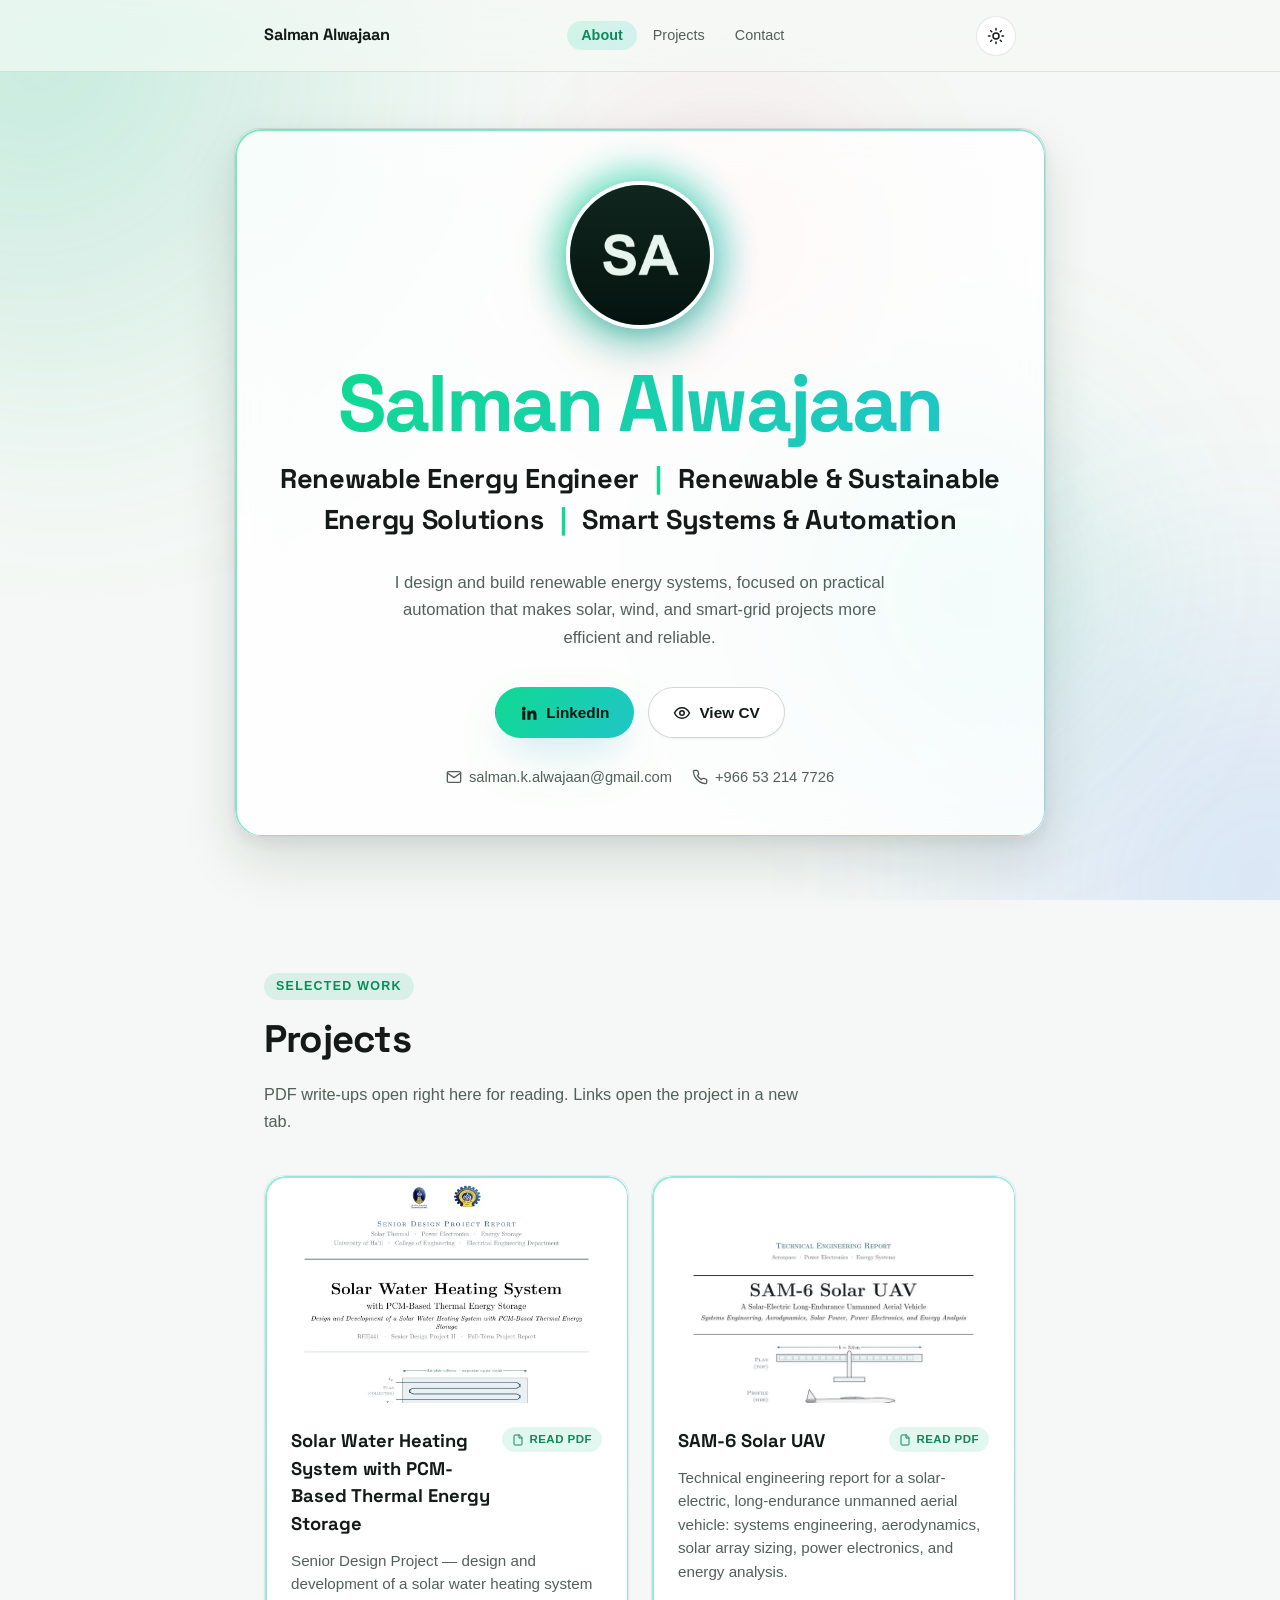
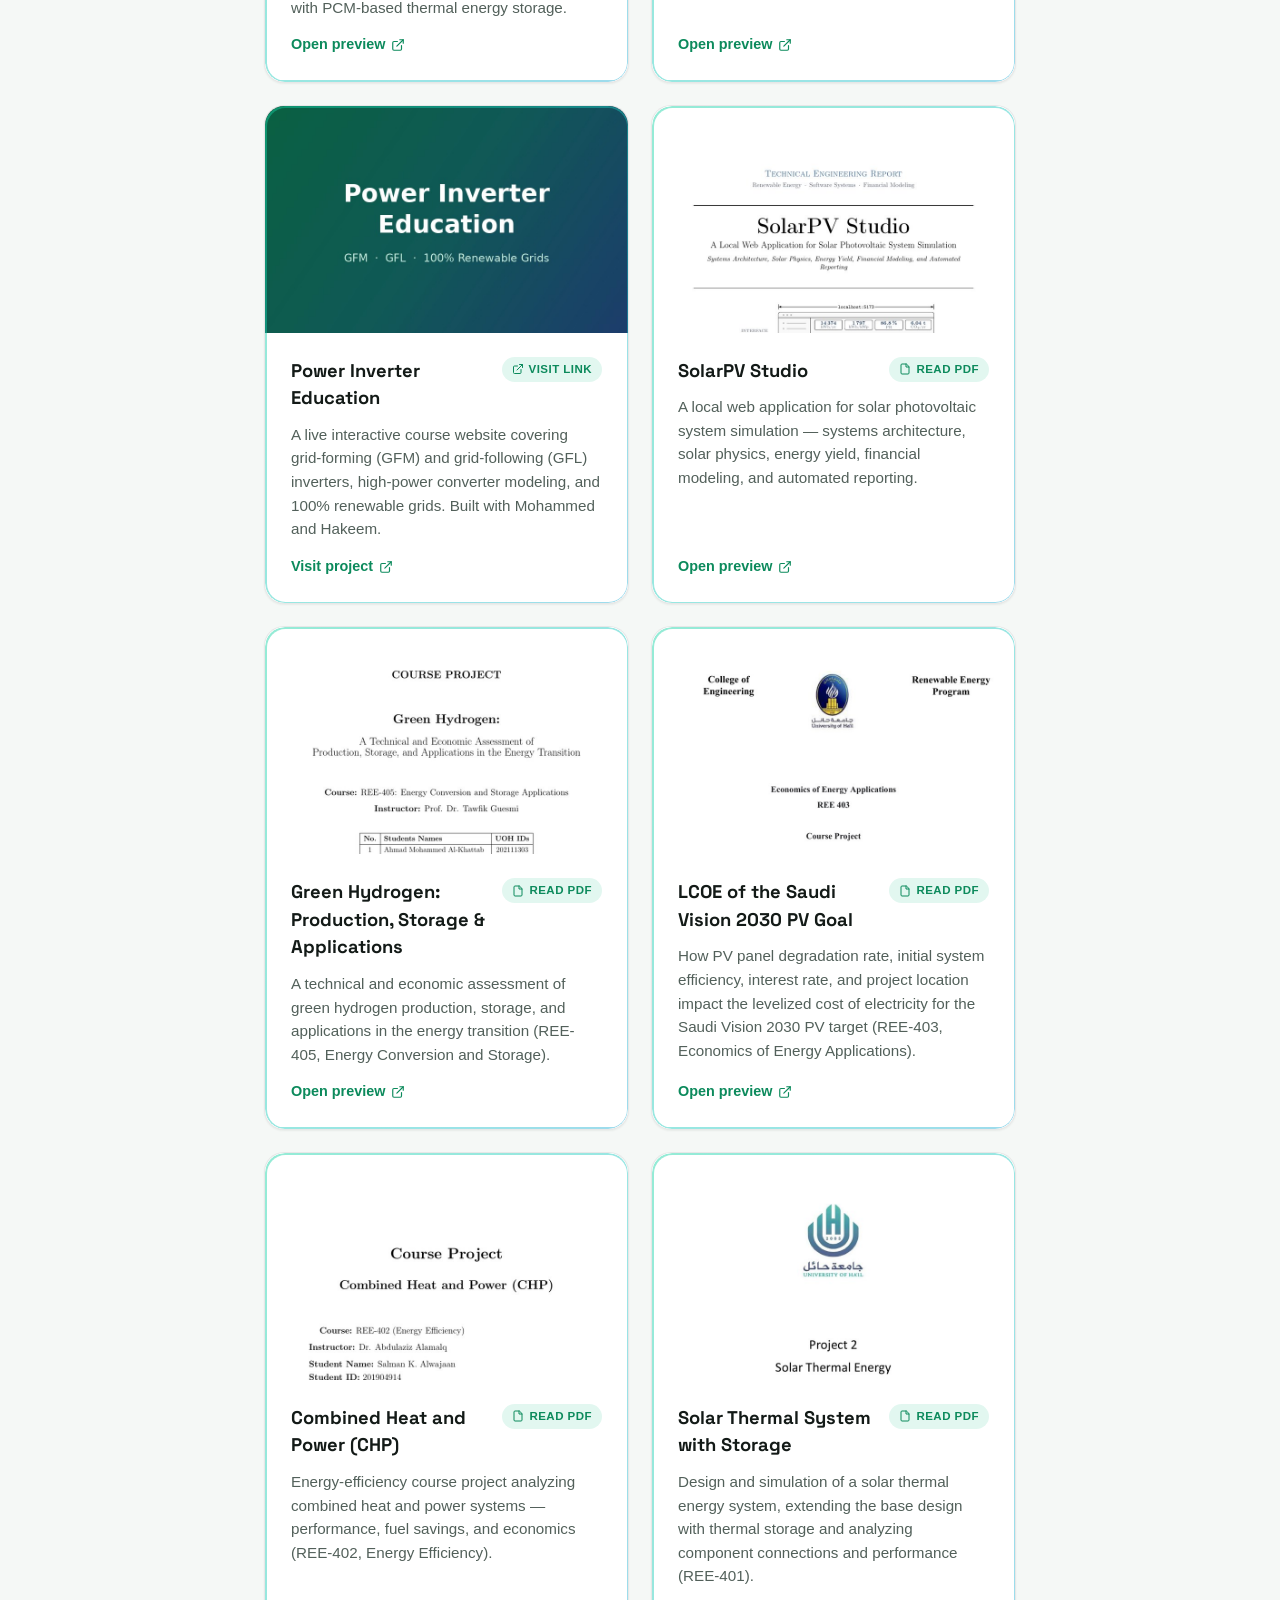
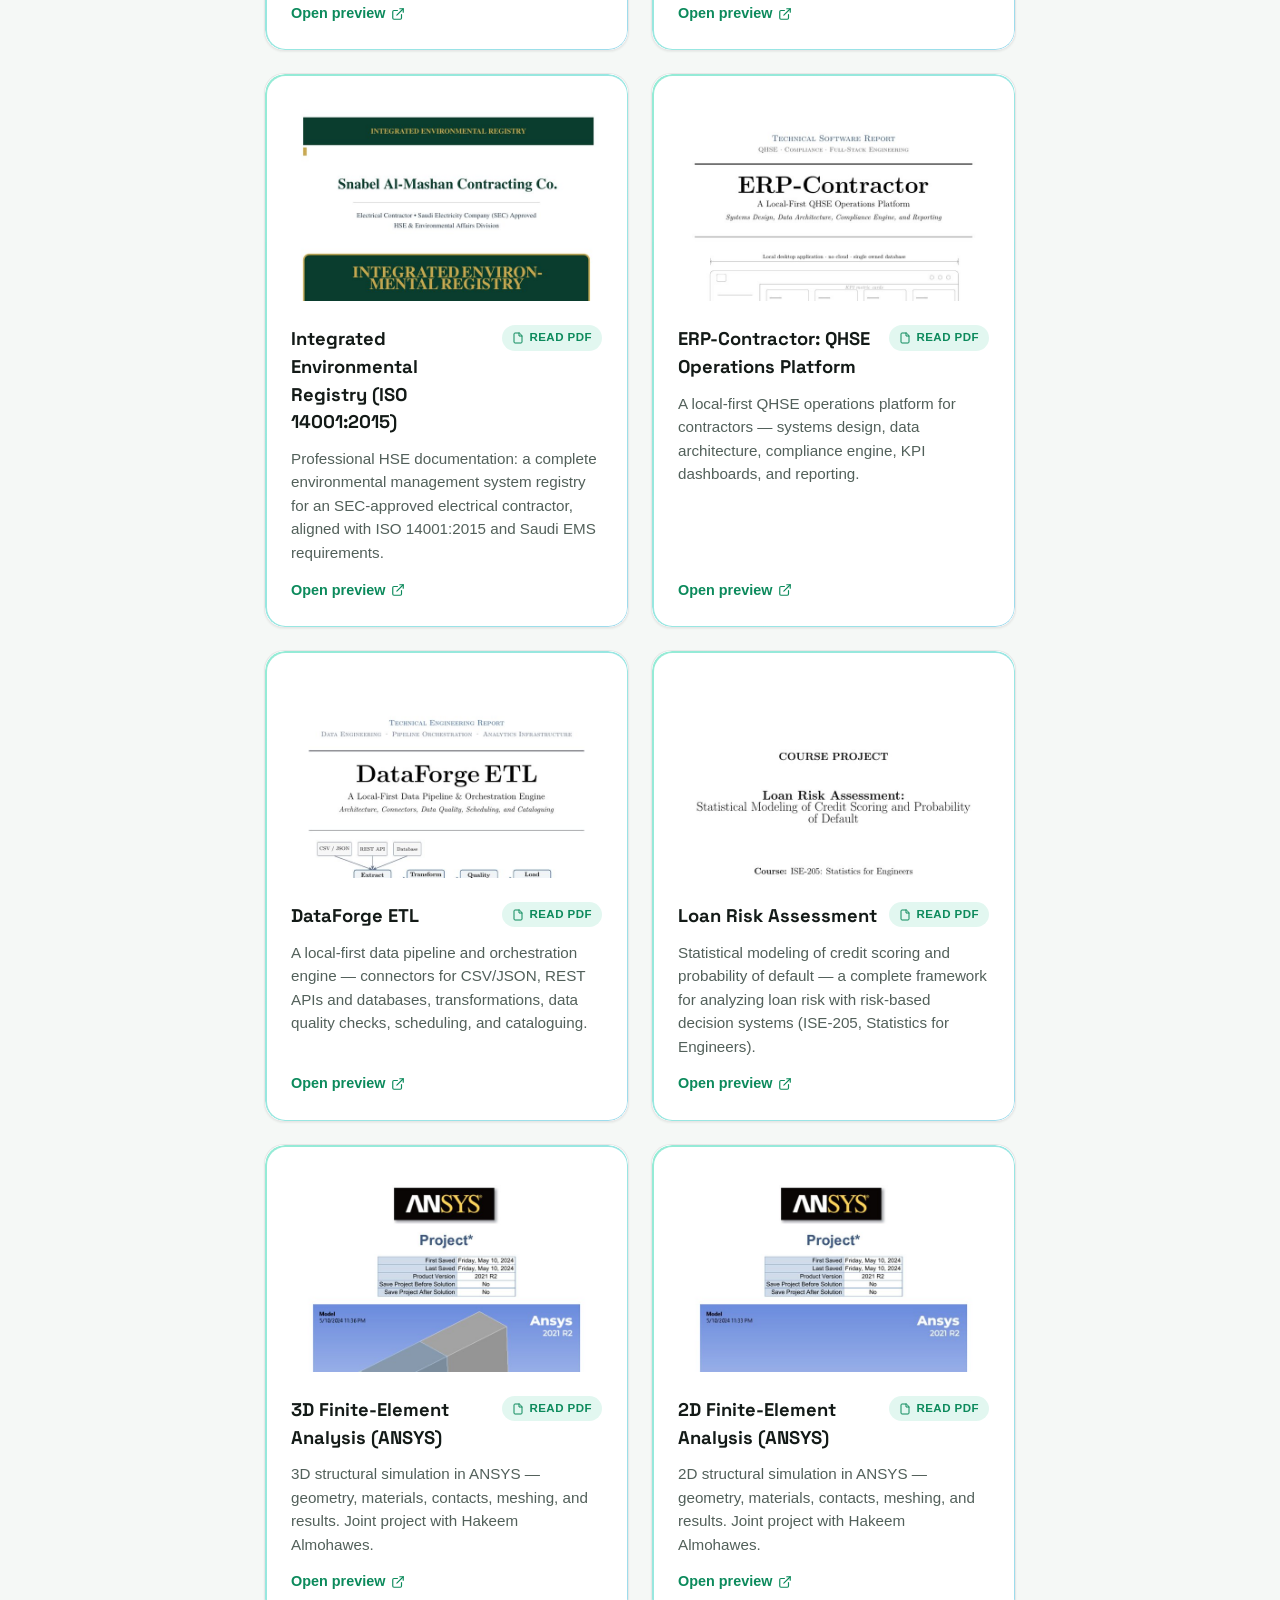
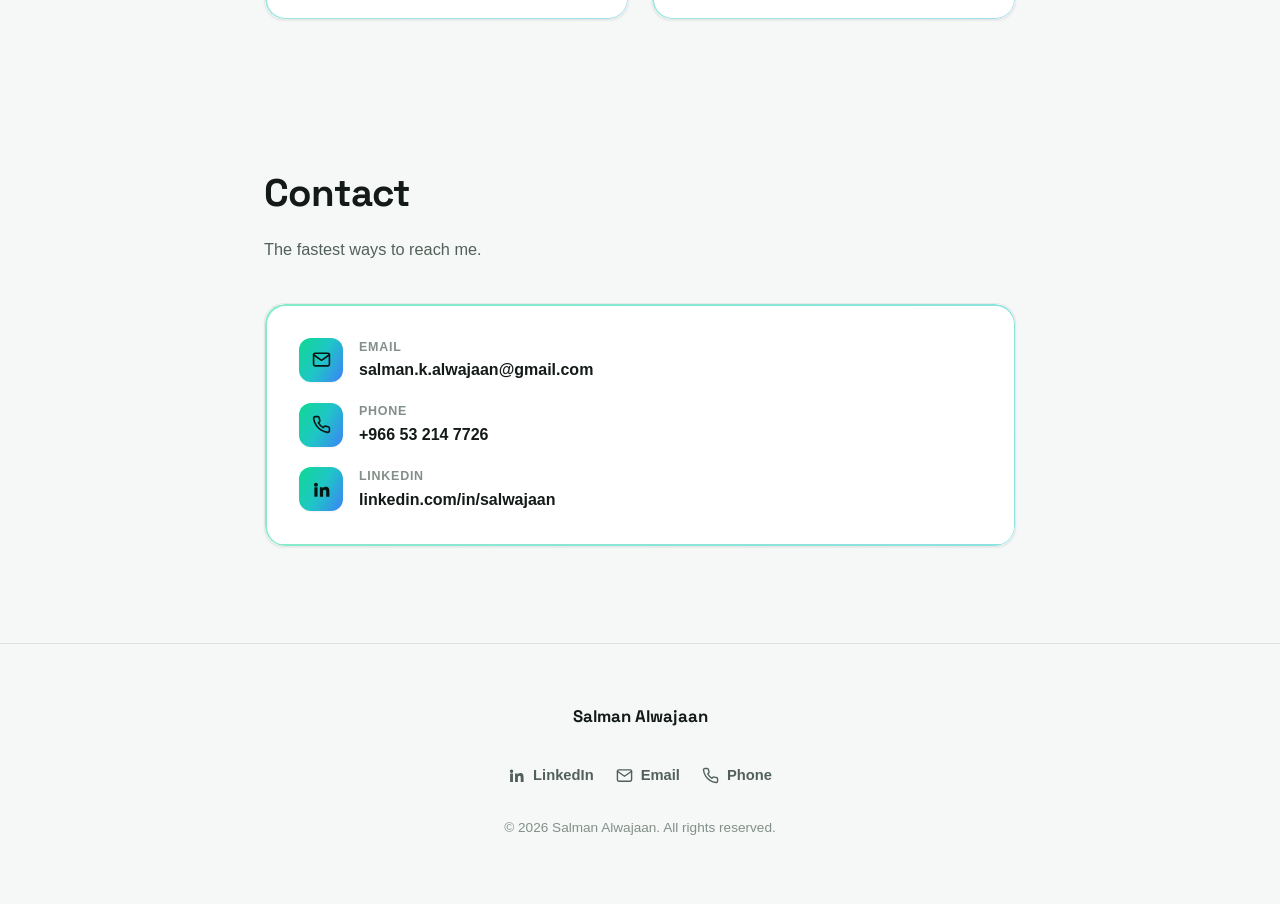
==== commit 4ec2e835: "Add files via upload" ====
--- a/index.html
+++ b/index.html
@@ -39,12 +39,11 @@
 
   <nav class="site-nav" aria-label="Primary">
     <div class="site-nav-inner">
-      <a class="nav-brand" href="#about">Salman Alwajaan</a>
+      <a class="nav-brand" href="#main">Salman Alwajaan</a>
       <ul class="nav-links">
         <span class="nav-indicator" aria-hidden="true"></span>
         <li><a class="nav-link" href="#about">About</a></li>
         <li><a class="nav-link" href="#projects">Projects</a></li>
-        <li><a class="nav-link" href="#articles">Articles</a></li>
         <li><a class="nav-link" href="#contact">Contact</a></li>
       </ul>
       <div class="nav-right">
@@ -63,11 +62,12 @@
 
   <main id="main">
     <section class="hero" id="about">
+      <div class="hero-card">
       <div class="hero-photo-wrap hero-anim">
         <img class="hero-photo" src="assets/photo.jpg" alt="Portrait of Salman Alwajaan" width="132" height="132">
       </div>
       <h1 class="hero-name hero-anim"><span class="gradient-text">Salman Alwajaan</span></h1>
-      <p class="hero-headline hero-anim">Renewable Energy Engineer | Renewable &amp; Sustainable Energy Solutions | Smart Systems &amp; Automation</p>
+      <p class="hero-role hero-anim">Renewable Energy Engineer <span class="hero-role-sep">|</span> Renewable &amp; Sustainable Energy Solutions <span class="hero-role-sep">|</span> Smart Systems &amp; Automation</p>
       <p class="hero-bio hero-anim">I design and build renewable energy systems, focused on practical automation that makes solar, wind, and smart-grid projects more efficient and reliable.</p>
       <div class="hero-actions hero-anim">
         <a class="btn btn-primary" href="https://www.linkedin.com/in/salwajaan" target="_blank" rel="noopener noreferrer">
@@ -76,14 +76,13 @@
           </svg>
           LinkedIn
         </a>
-        <a class="btn btn-secondary" href="assets/CV.pdf" download>
-          <svg viewBox="0 0 24 24" fill="none" stroke="currentColor" stroke-width="2" stroke-linecap="round" stroke-linejoin="round" aria-hidden="true">
-            <path d="M12 3v12"/>
-            <path d="m7 10 5 5 5-5"/>
-            <path d="M5 21h14"/>
-          </svg>
-          Download CV
-        </a>
+        <button id="view-cv-btn" class="btn btn-secondary" type="button">
+          <svg viewBox="0 0 24 24" fill="none" stroke="currentColor" stroke-width="2" stroke-linecap="round" stroke-linejoin="round" aria-hidden="true">
+            <path d="M2 12s3.5-7 10-7 10 7 10 7-3.5 7-10 7-10-7-10-7Z"/>
+            <circle cx="12" cy="12" r="3"/>
+          </svg>
+          View CV
+        </button>
       </div>
       <div class="hero-contact hero-anim">
         <a class="hero-contact-link" href="mailto:salman.k.alwajaan@gmail.com">
@@ -99,6 +98,7 @@
           </svg>
           +966 53 214 7726
         </a>
+      </div>
       </div>
     </section>
 
@@ -108,15 +108,6 @@
       <p class="section-lede">PDF write-ups open right here for reading. Links open the project in a new tab.</p>
       <div class="project-grid" id="project-grid">
         <p class="empty-state">Loading projects…</p>
-      </div>
-    </section>
-
-    <section class="content-section" id="articles" aria-labelledby="articles-heading">
-      <p class="section-eyebrow">Writing</p>
-      <h2 class="section-heading" id="articles-heading">Articles</h2>
-      <p class="section-lede">Notes and write-ups on renewable energy, automation, and the projects I'm working on.</p>
-      <div class="article-list" id="article-list">
-        <p class="empty-state">Loading articles…</p>
       </div>
     </section>
 
--- a/styles/main.css
+++ b/styles/main.css
@@ -486,11 +486,60 @@
    Hero
 --------------------------------------------------------- */
 .hero {
-  padding: 76px 24px 64px;
-  max-width: 800px;
+  padding: 56px 24px 64px;
+  max-width: 860px;
   margin: 0 auto;
   text-align: center;
   position: relative;
+}
+
+.hero-card {
+  position: relative;
+  background: rgba(16, 23, 21, 0.7);
+  border: 1px solid var(--border-strong);
+  border-radius: var(--radius-lg);
+  padding: 52px 40px 48px;
+  backdrop-filter: blur(22px) saturate(160%);
+  -webkit-backdrop-filter: blur(22px) saturate(160%);
+  box-shadow: var(--shadow-lg);
+}
+
+.hero-card::before {
+  content: "";
+  position: absolute;
+  inset: 0;
+  border-radius: inherit;
+  padding: 1.5px;
+  background: var(--brand-gradient);
+  background-size: 200% 200%;
+  -webkit-mask: linear-gradient(#000 0 0) content-box, linear-gradient(#000 0 0);
+  -webkit-mask-composite: xor;
+  mask-composite: exclude;
+  opacity: 0.55;
+  animation: gradient-flow 8s var(--ease-inout) infinite;
+  pointer-events: none;
+}
+
+:root[data-theme="light"] .hero-card {
+  background: rgba(255, 255, 255, 0.78);
+}
+
+@media (prefers-color-scheme: light) {
+  :root:not([data-theme="dark"]) .hero-card {
+    background: rgba(255, 255, 255, 0.78);
+  }
+}
+
+@media (prefers-reduced-motion: reduce) {
+  .hero-card::before {
+    animation: none;
+  }
+}
+
+@media (max-width: 560px) {
+  .hero-card {
+    padding: 40px 22px 38px;
+  }
 }
 
 .hero-photo-wrap {
@@ -533,20 +582,29 @@
 
 .hero-name {
   font-family: var(--font-display);
-  font-size: clamp(2.6rem, 8vw, 4.6rem);
+  font-size: clamp(2.8rem, 8.5vw, 5rem);
   font-weight: 800;
   letter-spacing: -0.03em;
   line-height: 1.05;
-  margin: 0 0 16px;
-}
-
-.hero-headline {
-  font-size: clamp(1.02rem, 2.3vw, 1.2rem);
-  font-weight: 600;
+  margin: 0 0 14px;
+}
+
+.hero-role {
+  font-family: var(--font-display);
+  font-size: clamp(1.3rem, 3.4vw, 1.7rem);
+  font-weight: 700;
+  letter-spacing: -0.01em;
   color: var(--text);
-  max-width: 48ch;
-  margin: 0 auto 18px;
-  line-height: 1.45;
+  margin: 0 auto 28px;
+  line-height: 1.5;
+  max-width: 46ch;
+}
+
+.hero-role-sep {
+  display: inline-block;
+  margin: 0 0.35em;
+  color: var(--accent);
+  font-weight: 800;
 }
 
 .hero-bio {
@@ -606,10 +664,10 @@
 
 body.is-loaded .hero-photo-wrap.hero-anim { animation-delay: 0.02s; }
 body.is-loaded .hero-name.hero-anim { animation-delay: 0.14s; }
-body.is-loaded .hero-headline.hero-anim { animation-delay: 0.24s; }
-body.is-loaded .hero-bio.hero-anim { animation-delay: 0.34s; }
-body.is-loaded .hero-actions.hero-anim { animation-delay: 0.44s; }
-body.is-loaded .hero-contact.hero-anim { animation-delay: 0.54s; }
+body.is-loaded .hero-role.hero-anim { animation-delay: 0.24s; }
+body.is-loaded .hero-bio.hero-anim { animation-delay: 0.32s; }
+body.is-loaded .hero-actions.hero-anim { animation-delay: 0.48s; }
+body.is-loaded .hero-contact.hero-anim { animation-delay: 0.56s; }
 
 @keyframes hero-in {
   to {
@@ -1070,125 +1128,6 @@
 }
 
 /* ---------------------------------------------------------
-   Article cards
---------------------------------------------------------- */
-.article-list {
-  display: flex;
-  flex-direction: column;
-  gap: 22px;
-}
-
-.article-card {
-  position: relative;
-  background: var(--bg-elevated);
-  border: 1px solid var(--border);
-  border-radius: var(--radius-md);
-  padding: 30px 30px 32px;
-  box-shadow: var(--shadow-sm);
-  transition: transform 0.4s var(--ease-spring), box-shadow 0.4s var(--ease-out), border-color 0.4s ease;
-}
-
-.article-card::before {
-  content: "";
-  position: absolute;
-  inset: 0;
-  border-radius: inherit;
-  padding: 1.5px;
-  background: var(--brand-gradient);
-  background-size: 200% 200%;
-  background-position: 60% 50%;
-  -webkit-mask: linear-gradient(#000 0 0) content-box, linear-gradient(#000 0 0);
-  -webkit-mask-composite: xor;
-  mask-composite: exclude;
-  opacity: 0.4;
-  transition: opacity 0.4s ease, background-position 1s ease;
-  pointer-events: none;
-}
-
-.article-card:hover {
-  transform: translateY(-6px) scale(1.008);
-  box-shadow: var(--shadow-glow);
-  border-color: transparent;
-}
-
-.article-card:hover::before {
-  opacity: 1;
-  background-position: 20% 50%;
-  animation: gradient-flow 4s var(--ease-inout) infinite;
-}
-
-@media (prefers-reduced-motion: reduce) {
-  .article-card,
-  .article-card::before {
-    transition: none;
-  }
-
-  .article-card:hover {
-    transform: none;
-  }
-
-  .article-card:hover::before {
-    animation: none;
-  }
-}
-
-.article-head {
-  display: flex;
-  align-items: baseline;
-  justify-content: space-between;
-  gap: 16px;
-  flex-wrap: wrap;
-  margin-bottom: 14px;
-}
-
-.article-title {
-  font-family: var(--font-display);
-  font-size: 1.2rem;
-  font-weight: 700;
-  margin: 0;
-  letter-spacing: -0.01em;
-}
-
-.article-date {
-  color: var(--text-faint);
-  font-size: 0.86rem;
-  font-weight: 600;
-  white-space: nowrap;
-}
-
-.article-body p {
-  color: var(--text-muted);
-  font-size: 0.98rem;
-  line-height: 1.7;
-  margin: 0 0 14px;
-}
-
-.article-body p:last-child {
-  margin-bottom: 0;
-}
-
-.article-source {
-  display: inline-flex;
-  align-items: center;
-  gap: 6px;
-  margin-top: 16px;
-  font-size: 0.88rem;
-  font-weight: 700;
-  color: var(--accent-strong);
-  text-decoration: none;
-}
-
-.article-source svg {
-  width: 13px;
-  height: 13px;
-  transition: transform 0.3s var(--ease-spring);
-}
-
-.article-source:hover svg {
-  transform: translate(3px, -3px);
-}
-
-/* ---------------------------------------------------------
    Contact section
 --------------------------------------------------------- */
 .contact-card {
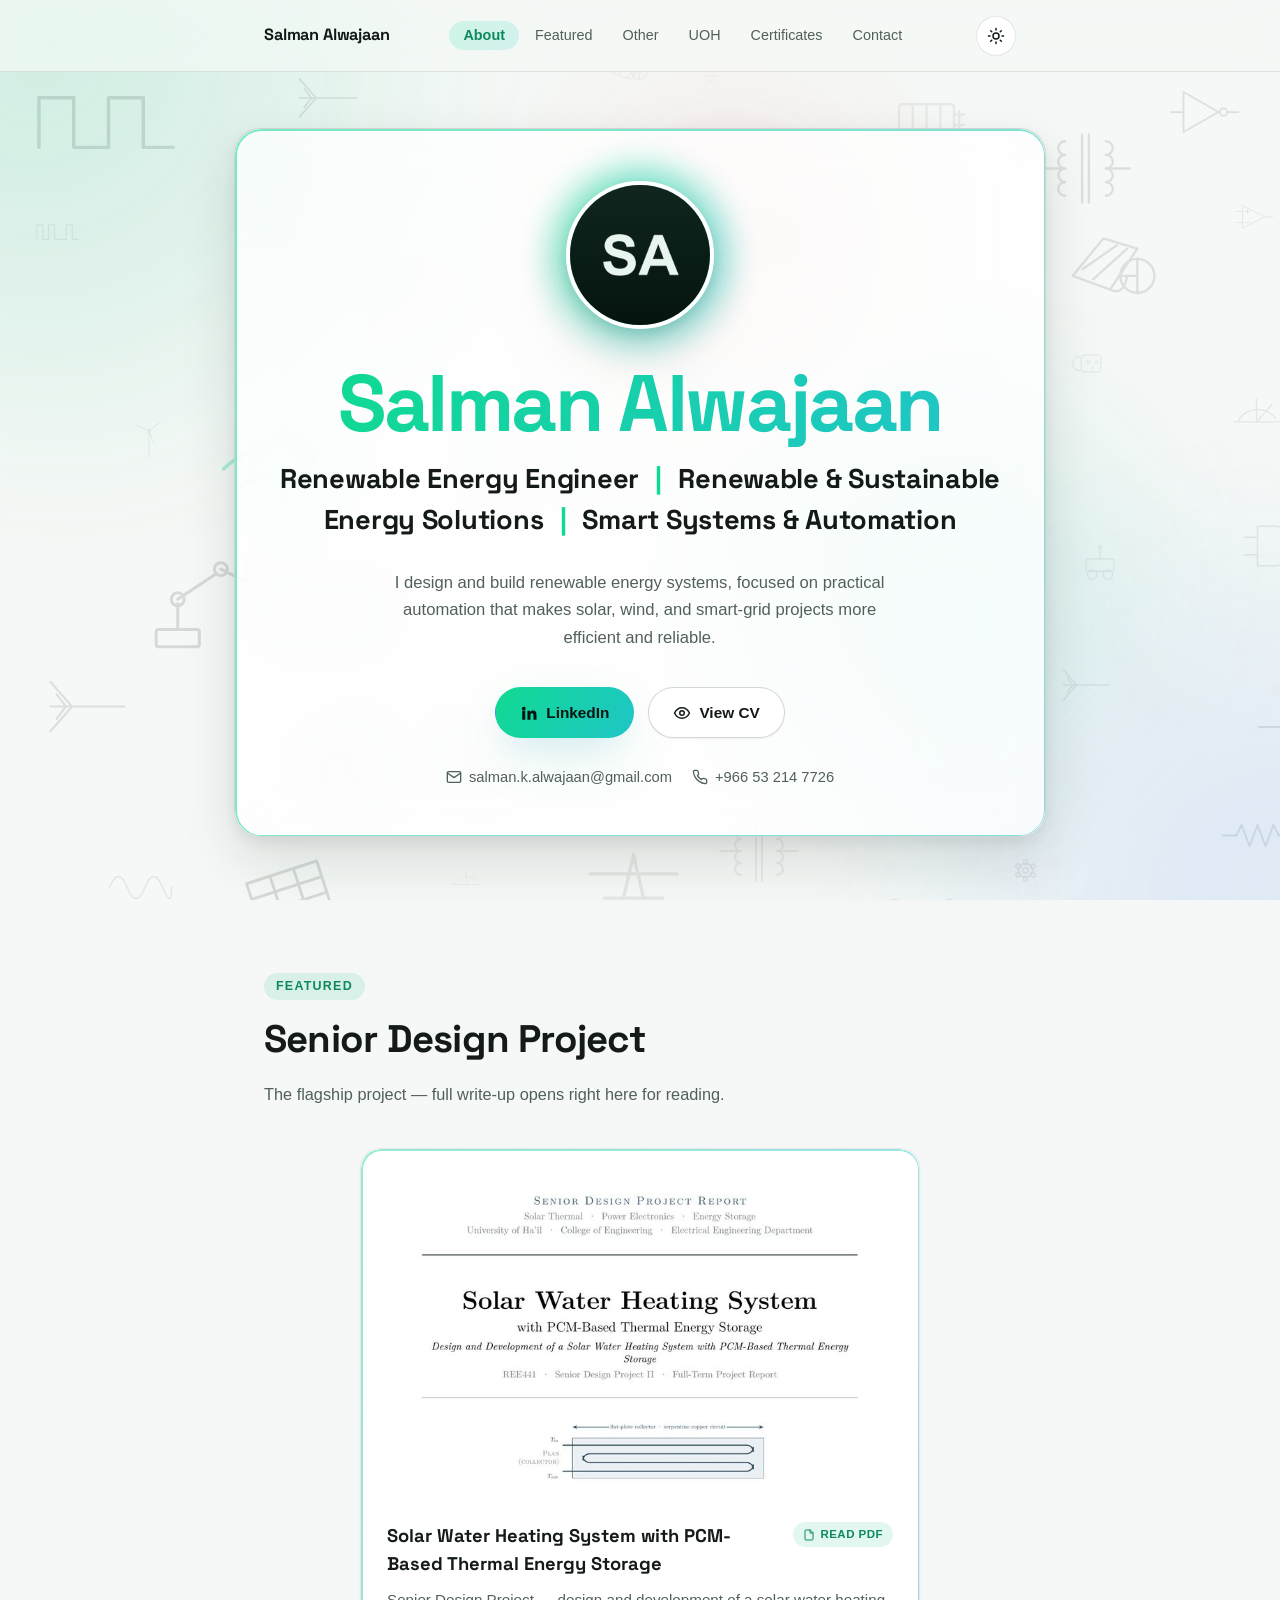
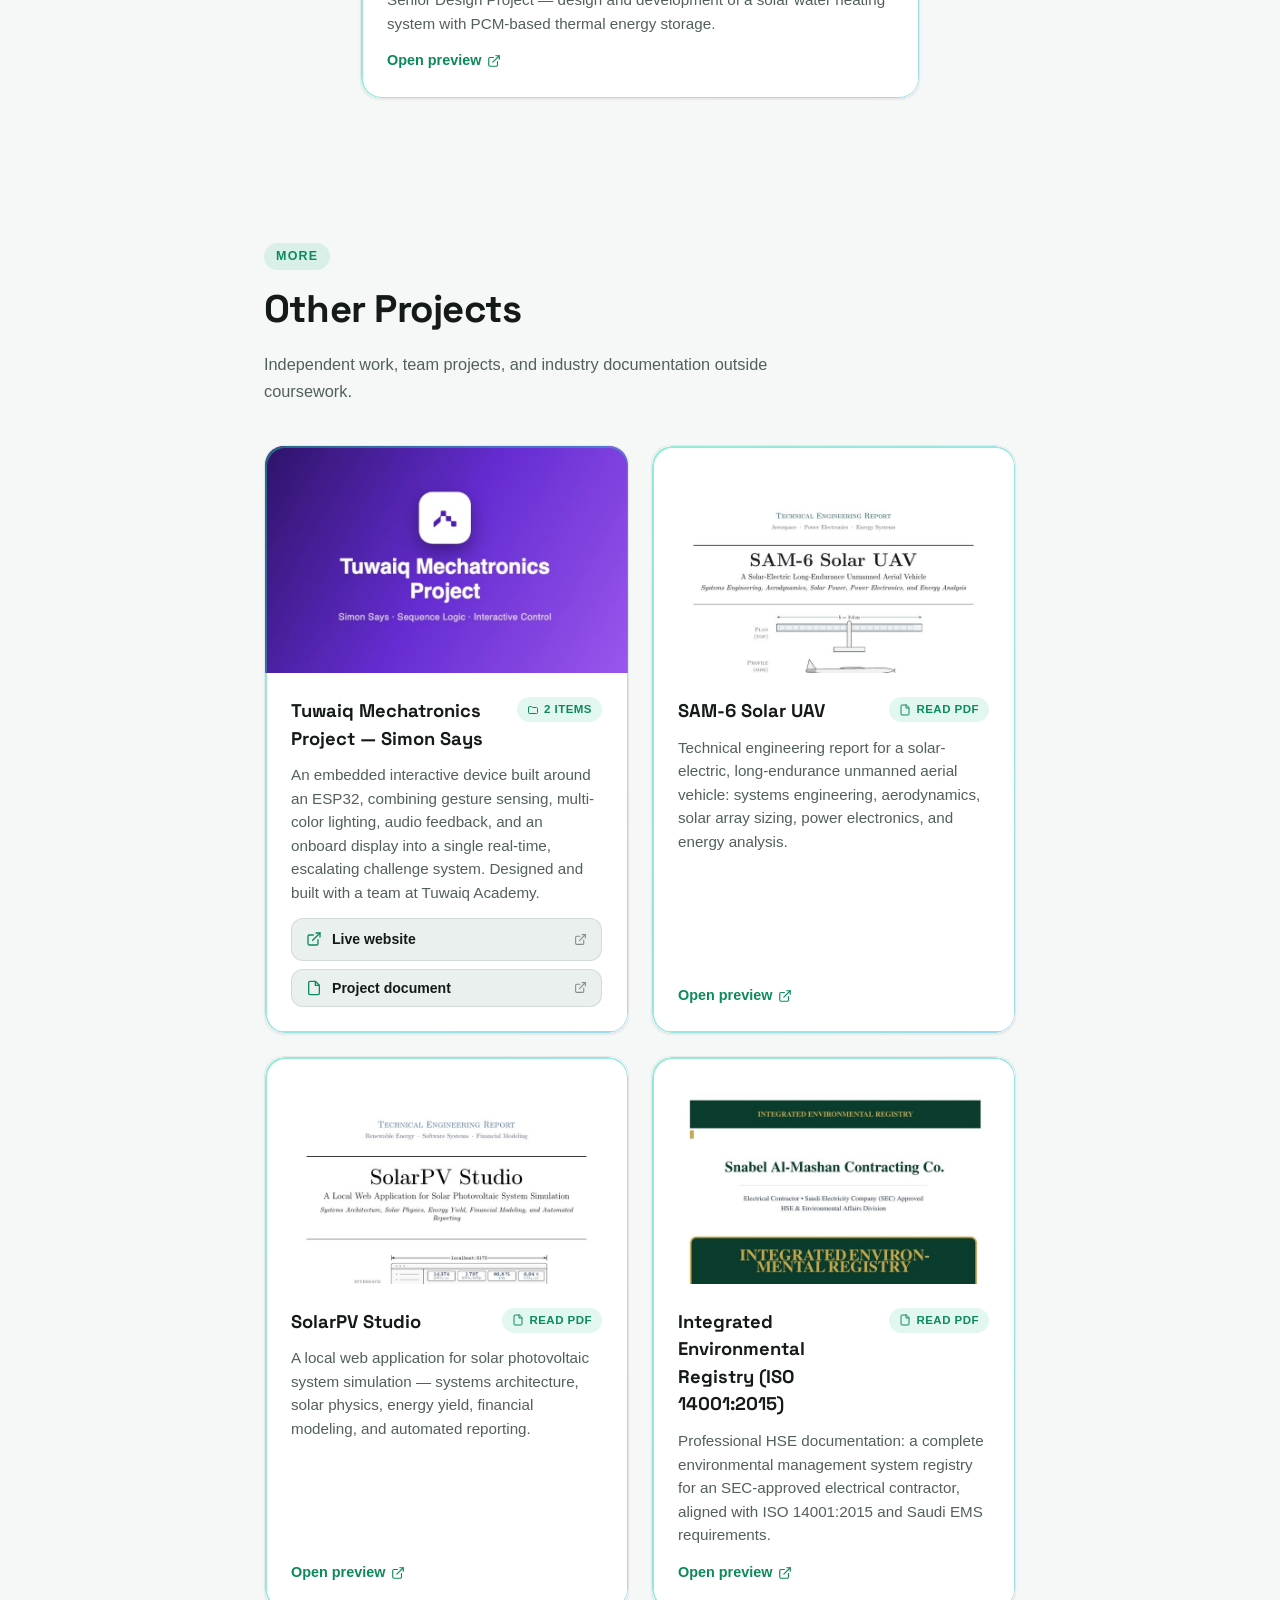
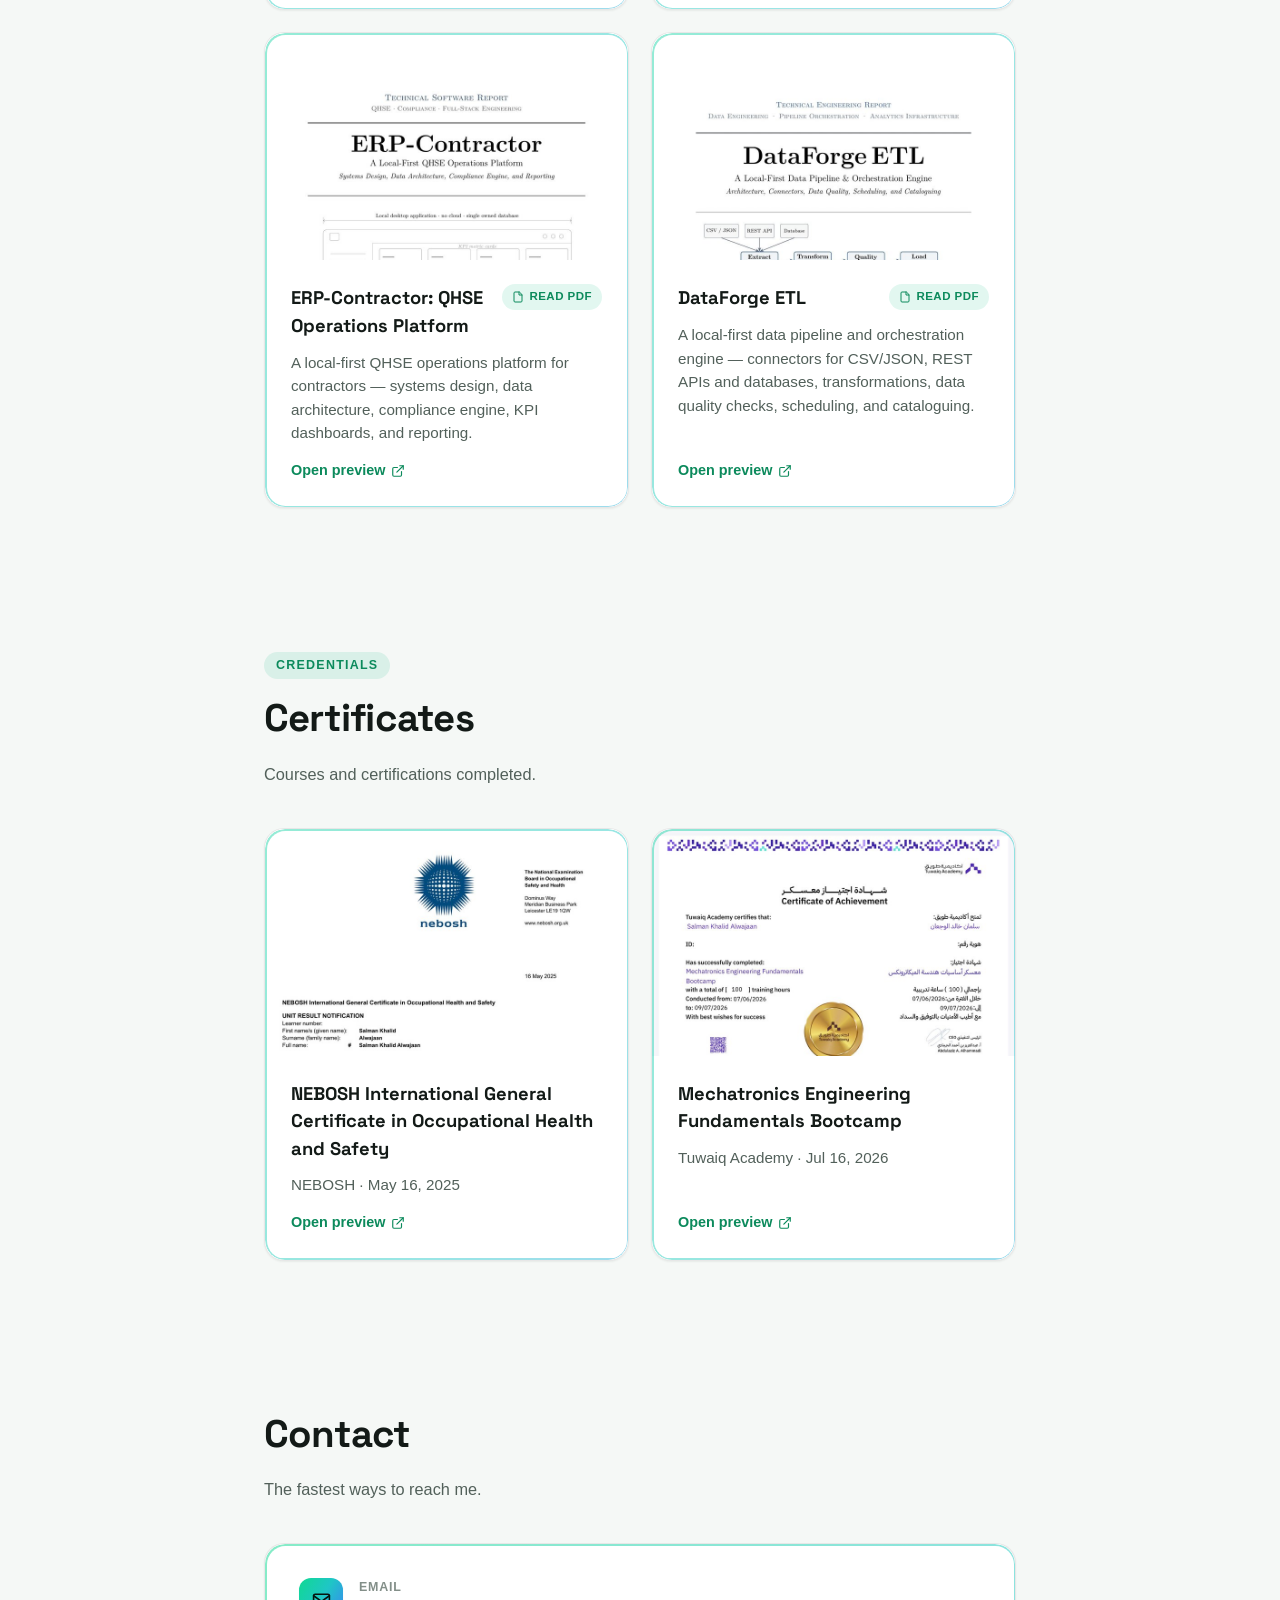
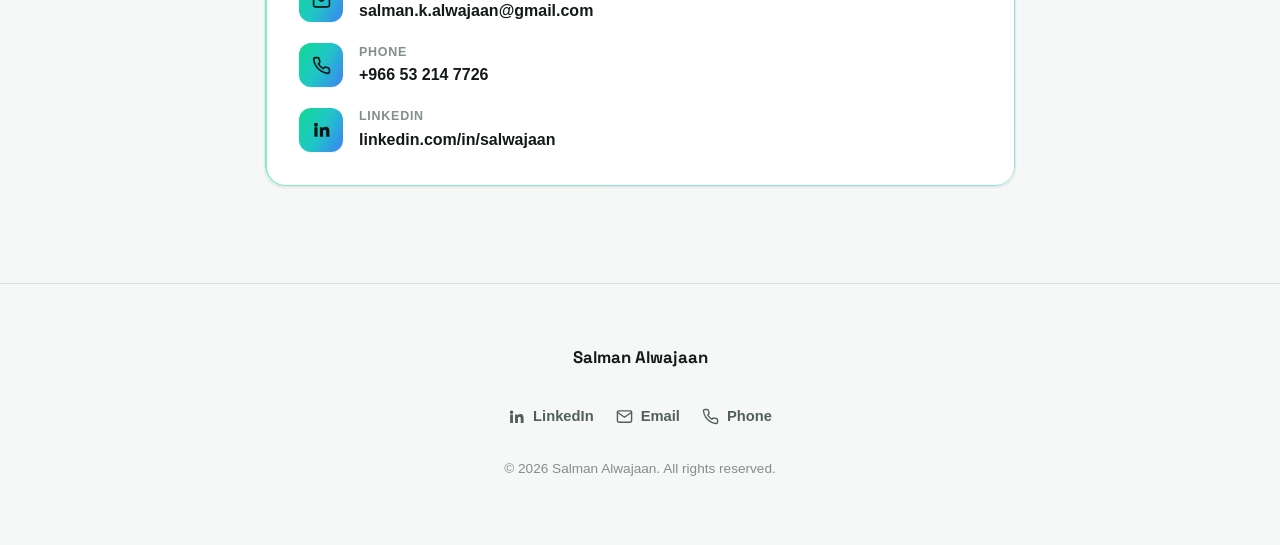
==== commit a0058361: "Add files via upload" ====
--- a/index.html
+++ b/index.html
@@ -25,10 +25,418 @@
   <link rel="preconnect" href="https://fonts.gstatic.com" crossorigin>
   <link rel="stylesheet" href="https://fonts.googleapis.com/css2?family=Space+Grotesk:wght@500;700;800&display=swap">
 
-  <link rel="stylesheet" href="styles/main.css">
+  <link rel="stylesheet" href="styles/main.css?v=3">
 </head>
 <body>
   <a class="skip-link" href="#main">Skip to content</a>
+
+  <!-- ===========================================================
+       Tech-field figure sprite: hand-authored line-art symbols,
+       referenced with <use> by scripts/tech-field.js. Style
+       reference only was the flat hero image — nothing here ships
+       a raster. Safe to trim/extend; each figure is one <symbol>.
+  =========================================================== -->
+  <svg aria-hidden="true" focusable="false" style="position:absolute;width:0;height:0;overflow:hidden" width="0" height="0">
+    <defs>
+      <style>
+        symbol .s { fill: none; stroke: currentColor; stroke-width: 1.4; stroke-linecap: round; stroke-linejoin: round; vector-effect: non-scaling-stroke; }
+        symbol .dot { fill: currentColor; stroke: none; }
+      </style>
+
+      <!-- Energy -->
+      <symbol id="tech-solar-panel-1" viewBox="0 0 64 64">
+        <g class="s" transform="rotate(-18 32 34)">
+          <rect x="14" y="20" width="36" height="24"/>
+          <line x1="26" y1="20" x2="26" y2="44"/>
+          <line x1="38" y1="20" x2="38" y2="44"/>
+          <line x1="14" y1="28" x2="50" y2="28"/>
+          <line x1="14" y1="36" x2="50" y2="36"/>
+          <line x1="14" y1="44" x2="8" y2="52"/>
+          <line x1="50" y1="44" x2="56" y2="52"/>
+        </g>
+      </symbol>
+      <symbol id="tech-sun-rays" viewBox="0 0 64 64">
+        <g class="s">
+          <circle cx="20" cy="18" r="8"/>
+          <line x1="14" y1="30" x2="12" y2="38"/>
+          <line x1="20" y1="32" x2="20" y2="42"/>
+          <line x1="26" y1="30" x2="28" y2="38"/>
+          <path d="M9 35 L12 39 L15 35"/>
+          <path d="M17 39 L20 43 L23 39"/>
+          <path d="M25 35 L28 39 L31 35"/>
+        </g>
+      </symbol>
+      <symbol id="tech-pylon" viewBox="0 0 64 64">
+        <g class="s">
+          <path d="M32 6 L20 58 M32 6 L44 58"/>
+          <line x1="14" y1="14" x2="50" y2="14"/>
+          <line x1="20" y1="24" x2="44" y2="24"/>
+          <line x1="18" y1="36" x2="46" y2="36"/>
+          <line x1="16" y1="48" x2="48" y2="48"/>
+        </g>
+      </symbol>
+      <symbol id="tech-power-lines" viewBox="0 0 64 64">
+        <g class="s">
+          <line x1="8" y1="14" x2="8" y2="50"/>
+          <line x1="56" y1="14" x2="56" y2="50"/>
+          <path d="M8 20 Q32 38 56 20"/>
+          <path d="M8 26 Q32 44 56 26"/>
+          <path d="M8 32 Q32 50 56 32"/>
+        </g>
+      </symbol>
+      <symbol id="tech-wind-turbine" viewBox="0 0 64 64">
+        <g class="s">
+          <line x1="32" y1="18" x2="32" y2="58"/>
+          <circle cx="32" cy="18" r="2"/>
+          <path d="M32 18 L14 10"/>
+          <path d="M32 18 L48 6"/>
+          <path d="M32 18 L38 34"/>
+        </g>
+      </symbol>
+      <symbol id="tech-fixed-wing" viewBox="0 0 64 64">
+        <g class="s">
+          <line x1="8" y1="32" x2="56" y2="32"/>
+          <path d="M8 16 L22 32 L8 48"/>
+          <path d="M12 24 L18 32 L12 40"/>
+        </g>
+      </symbol>
+      <symbol id="tech-battery" viewBox="0 0 64 64">
+        <g class="s">
+          <rect x="14" y="24" width="32" height="18" rx="2"/>
+          <line x1="46" y1="30" x2="52" y2="30"/>
+          <line x1="46" y1="36" x2="52" y2="36"/>
+          <line x1="49" y1="28" x2="49" y2="38"/>
+          <line x1="22" y1="24" x2="22" y2="42"/>
+          <line x1="30" y1="24" x2="30" y2="42"/>
+          <line x1="38" y1="24" x2="38" y2="42"/>
+        </g>
+      </symbol>
+      <symbol id="tech-solar-thermal" viewBox="0 0 64 64">
+        <g class="s">
+          <path d="M8 34 L26 12 L46 18 L30 42 Z"/>
+          <line x1="14" y1="30" x2="34" y2="16"/>
+          <line x1="20" y1="36" x2="40" y2="18"/>
+          <circle cx="46" cy="34" r="10"/>
+          <line x1="36" y1="34" x2="46" y2="34"/>
+          <line x1="46" y1="24" x2="46" y2="44"/>
+          <path d="M30 42 Q38 46 40 34"/>
+        </g>
+      </symbol>
+      <symbol id="tech-heat-exchanger" viewBox="0 0 64 64">
+        <g class="s">
+          <line x1="10" y1="18" x2="54" y2="18"/>
+          <line x1="14" y1="18" x2="14" y2="40"/>
+          <line x1="20" y1="18" x2="20" y2="40"/>
+          <line x1="26" y1="18" x2="26" y2="40"/>
+          <line x1="32" y1="18" x2="32" y2="40"/>
+          <line x1="38" y1="18" x2="38" y2="40"/>
+          <line x1="44" y1="18" x2="44" y2="40"/>
+          <line x1="50" y1="18" x2="50" y2="40"/>
+        </g>
+      </symbol>
+
+      <!-- Circuits -->
+      <symbol id="tech-ac-source" viewBox="0 0 64 64">
+        <g class="s">
+          <circle cx="32" cy="32" r="14"/>
+          <path d="M24 32 Q28 24 32 32 T40 32"/>
+        </g>
+      </symbol>
+      <symbol id="tech-resistor" viewBox="0 0 64 64">
+        <g class="s">
+          <line x1="6" y1="32" x2="16" y2="32"/>
+          <path d="M16 32 L20 24 L26 40 L32 24 L38 40 L44 24 L48 32"/>
+          <line x1="48" y1="32" x2="58" y2="32"/>
+        </g>
+      </symbol>
+      <symbol id="tech-capacitor" viewBox="0 0 64 64">
+        <g class="s">
+          <line x1="6" y1="32" x2="28" y2="32"/>
+          <line x1="28" y1="16" x2="28" y2="48"/>
+          <line x1="36" y1="16" x2="36" y2="48"/>
+          <line x1="36" y1="32" x2="58" y2="32"/>
+        </g>
+      </symbol>
+      <symbol id="tech-inductor" viewBox="0 0 64 64">
+        <g class="s">
+          <line x1="4" y1="32" x2="12" y2="32"/>
+          <path d="M12 32 a5 8 0 0 1 10 0 a5 8 0 0 1 10 0 a5 8 0 0 1 10 0 a5 8 0 0 1 10 0"/>
+          <line x1="52" y1="32" x2="60" y2="32"/>
+        </g>
+      </symbol>
+      <symbol id="tech-ground" viewBox="0 0 64 64">
+        <g class="s">
+          <line x1="32" y1="10" x2="32" y2="34"/>
+          <line x1="18" y1="34" x2="46" y2="34"/>
+          <line x1="23" y1="41" x2="41" y2="41"/>
+          <line x1="28" y1="48" x2="36" y2="48"/>
+        </g>
+      </symbol>
+      <symbol id="tech-transformer" viewBox="0 0 64 64">
+        <g class="s">
+          <path d="M20 16 a4 4 0 0 0 0 8 a4 4 0 0 0 0 8 a4 4 0 0 0 0 8 a4 4 0 0 0 0 8"/>
+          <line x1="30" y1="12" x2="30" y2="52"/>
+          <line x1="34" y1="12" x2="34" y2="52"/>
+          <path d="M44 16 a4 4 0 0 1 0 8 a4 4 0 0 1 0 8 a4 4 0 0 1 0 8 a4 4 0 0 1 0 8"/>
+          <line x1="6" y1="32" x2="20" y2="32"/>
+          <line x1="44" y1="32" x2="58" y2="32"/>
+        </g>
+      </symbol>
+      <symbol id="tech-diode" viewBox="0 0 64 64">
+        <g class="s">
+          <line x1="6" y1="32" x2="24" y2="32"/>
+          <path d="M24 20 L24 44 L40 32 Z"/>
+          <line x1="40" y1="20" x2="40" y2="44"/>
+          <line x1="40" y1="32" x2="58" y2="32"/>
+        </g>
+      </symbol>
+      <symbol id="tech-led" viewBox="0 0 64 64">
+        <g class="s">
+          <line x1="6" y1="36" x2="22" y2="36"/>
+          <path d="M22 24 L22 48 L38 36 Z"/>
+          <line x1="38" y1="24" x2="38" y2="48"/>
+          <line x1="38" y1="36" x2="54" y2="36"/>
+          <path d="M32 18 L38 12 M36 22 L43 16"/>
+        </g>
+      </symbol>
+      <symbol id="tech-transistor" viewBox="0 0 64 64">
+        <g class="s">
+          <circle cx="32" cy="32" r="16"/>
+          <line x1="20" y1="20" x2="20" y2="44"/>
+          <line x1="8" y1="32" x2="20" y2="32"/>
+          <line x1="20" y1="27" x2="36" y2="18"/>
+          <line x1="20" y1="37" x2="36" y2="46"/>
+          <line x1="36" y1="18" x2="36" y2="8"/>
+          <line x1="36" y1="46" x2="36" y2="56"/>
+          <line x1="30" y1="41" x2="36" y2="46"/>
+          <line x1="33" y1="43" x2="30" y2="41"/>
+        </g>
+      </symbol>
+      <symbol id="tech-opamp" viewBox="0 0 64 64">
+        <g class="s">
+          <path d="M14 16 L14 48 L46 32 Z"/>
+          <line x1="4" y1="24" x2="14" y2="24"/>
+          <line x1="4" y1="40" x2="14" y2="40"/>
+          <line x1="46" y1="32" x2="58" y2="32"/>
+          <line x1="18" y1="24" x2="24" y2="24"/>
+          <line x1="21" y1="21" x2="21" y2="27"/>
+          <line x1="18" y1="40" x2="24" y2="40"/>
+        </g>
+      </symbol>
+      <symbol id="tech-and-gate" viewBox="0 0 64 64">
+        <g class="s">
+          <path d="M16 14 L32 14 A18 18 0 0 1 32 50 L16 50 Z"/>
+          <line x1="4" y1="24" x2="16" y2="24"/>
+          <line x1="4" y1="40" x2="16" y2="40"/>
+          <line x1="50" y1="32" x2="60" y2="32"/>
+        </g>
+      </symbol>
+      <symbol id="tech-or-gate" viewBox="0 0 64 64">
+        <g class="s">
+          <path d="M12 14 Q28 14 40 32 Q28 50 12 50 Q20 32 12 14 Z"/>
+          <line x1="2" y1="24" x2="14" y2="24"/>
+          <line x1="2" y1="40" x2="14" y2="40"/>
+          <line x1="40" y1="32" x2="56" y2="32"/>
+        </g>
+      </symbol>
+      <symbol id="tech-not-gate" viewBox="0 0 64 64">
+        <g class="s">
+          <path d="M14 16 L14 48 L42 32 Z"/>
+          <circle cx="46" cy="32" r="3"/>
+          <line x1="4" y1="32" x2="14" y2="32"/>
+          <line x1="49" y1="32" x2="58" y2="32"/>
+        </g>
+      </symbol>
+      <symbol id="tech-ic-chip" viewBox="0 0 64 64">
+        <g class="s">
+          <rect x="20" y="14" width="24" height="36" rx="2"/>
+          <path d="M27 14 a5 4 0 0 0 10 0"/>
+          <line x1="8" y1="20" x2="20" y2="20"/>
+          <line x1="8" y1="28" x2="20" y2="28"/>
+          <line x1="8" y1="36" x2="20" y2="36"/>
+          <line x1="8" y1="44" x2="20" y2="44"/>
+          <line x1="44" y1="20" x2="56" y2="20"/>
+          <line x1="44" y1="28" x2="56" y2="28"/>
+          <line x1="44" y1="36" x2="56" y2="36"/>
+          <line x1="44" y1="44" x2="56" y2="44"/>
+        </g>
+      </symbol>
+      <symbol id="tech-pcb-trace" viewBox="0 0 64 64">
+        <g class="s">
+          <path d="M8 50 L8 30 L24 30 L24 14 L44 14"/>
+          <path d="M20 50 L36 50 L36 40 L54 40"/>
+          <circle class="dot" cx="8" cy="50" r="2"/>
+          <circle class="dot" cx="44" cy="14" r="2"/>
+          <circle class="dot" cx="20" cy="50" r="2"/>
+          <circle class="dot" cx="54" cy="40" r="2"/>
+        </g>
+      </symbol>
+
+      <!-- Mechanical & control -->
+      <symbol id="tech-gear-small" viewBox="0 0 64 64">
+        <g class="s">
+          <circle cx="32" cy="32" r="8"/>
+          <circle cx="32" cy="32" r="3"/>
+          <g transform="rotate(0 32 32)"><rect x="30" y="20" width="4" height="5"/></g>
+          <g transform="rotate(60 32 32)"><rect x="30" y="20" width="4" height="5"/></g>
+          <g transform="rotate(120 32 32)"><rect x="30" y="20" width="4" height="5"/></g>
+          <g transform="rotate(180 32 32)"><rect x="30" y="20" width="4" height="5"/></g>
+          <g transform="rotate(240 32 32)"><rect x="30" y="20" width="4" height="5"/></g>
+          <g transform="rotate(300 32 32)"><rect x="30" y="20" width="4" height="5"/></g>
+        </g>
+      </symbol>
+      <symbol id="tech-gear-medium" viewBox="0 0 64 64">
+        <g class="s">
+          <circle cx="32" cy="32" r="12"/>
+          <circle cx="32" cy="32" r="4"/>
+          <g transform="rotate(0 32 32)"><rect x="30" y="16" width="4" height="6"/></g>
+          <g transform="rotate(45 32 32)"><rect x="30" y="16" width="4" height="6"/></g>
+          <g transform="rotate(90 32 32)"><rect x="30" y="16" width="4" height="6"/></g>
+          <g transform="rotate(135 32 32)"><rect x="30" y="16" width="4" height="6"/></g>
+          <g transform="rotate(180 32 32)"><rect x="30" y="16" width="4" height="6"/></g>
+          <g transform="rotate(225 32 32)"><rect x="30" y="16" width="4" height="6"/></g>
+          <g transform="rotate(270 32 32)"><rect x="30" y="16" width="4" height="6"/></g>
+          <g transform="rotate(315 32 32)"><rect x="30" y="16" width="4" height="6"/></g>
+        </g>
+      </symbol>
+      <symbol id="tech-gear-large" viewBox="0 0 64 64">
+        <g class="s">
+          <circle cx="32" cy="32" r="17"/>
+          <circle cx="32" cy="32" r="5"/>
+          <g transform="rotate(0 32 32)"><rect x="29.5" y="9" width="5" height="7"/></g>
+          <g transform="rotate(36 32 32)"><rect x="29.5" y="9" width="5" height="7"/></g>
+          <g transform="rotate(72 32 32)"><rect x="29.5" y="9" width="5" height="7"/></g>
+          <g transform="rotate(108 32 32)"><rect x="29.5" y="9" width="5" height="7"/></g>
+          <g transform="rotate(144 32 32)"><rect x="29.5" y="9" width="5" height="7"/></g>
+          <g transform="rotate(180 32 32)"><rect x="29.5" y="9" width="5" height="7"/></g>
+          <g transform="rotate(216 32 32)"><rect x="29.5" y="9" width="5" height="7"/></g>
+          <g transform="rotate(252 32 32)"><rect x="29.5" y="9" width="5" height="7"/></g>
+          <g transform="rotate(288 32 32)"><rect x="29.5" y="9" width="5" height="7"/></g>
+          <g transform="rotate(324 32 32)"><rect x="29.5" y="9" width="5" height="7"/></g>
+        </g>
+      </symbol>
+      <symbol id="tech-robot-arm" viewBox="0 0 64 64">
+        <g class="s">
+          <rect x="14" y="48" width="20" height="8" rx="1"/>
+          <line x1="24" y1="48" x2="24" y2="36"/>
+          <circle cx="24" cy="34" r="3"/>
+          <line x1="24" y1="34" x2="42" y2="22"/>
+          <circle cx="44" cy="20" r="3"/>
+          <line x1="44" y1="20" x2="56" y2="26"/>
+          <line x1="56" y1="26" x2="56" y2="18"/>
+        </g>
+      </symbol>
+      <symbol id="tech-rover" viewBox="0 0 64 64">
+        <g class="s">
+          <rect x="14" y="28" width="36" height="16" rx="3"/>
+          <circle cx="22" cy="48" r="6"/>
+          <circle cx="42" cy="48" r="6"/>
+          <line x1="32" y1="28" x2="32" y2="16"/>
+          <circle cx="32" cy="13" r="2"/>
+        </g>
+      </symbol>
+      <symbol id="tech-gauge" viewBox="0 0 64 64">
+        <g class="s">
+          <circle cx="32" cy="32" r="18"/>
+          <line x1="32" y1="32" x2="42" y2="20"/>
+          <line x1="32" y1="16" x2="32" y2="20"/>
+          <line x1="16" y1="32" x2="20" y2="32"/>
+          <line x1="48" y1="32" x2="44" y2="32"/>
+          <line x1="20" y1="20" x2="23" y2="23"/>
+          <line x1="44" y1="20" x2="41" y2="23"/>
+        </g>
+      </symbol>
+      <symbol id="tech-protractor-arc" viewBox="0 0 64 64">
+        <g class="s">
+          <path d="M12 44 A24 24 0 0 1 52 40"/>
+          <line x1="32" y1="44" x2="32" y2="20"/>
+          <line x1="32" y1="44" x2="48" y2="26"/>
+          <line x1="8" y1="44" x2="56" y2="44"/>
+        </g>
+      </symbol>
+      <symbol id="tech-control-block" viewBox="0 0 64 64">
+        <g class="s">
+          <circle cx="14" cy="32" r="5"/>
+          <line x1="7" y1="27" x2="11" y2="30"/>
+          <line x1="7" y1="37" x2="11" y2="34"/>
+          <line x1="19" y1="32" x2="28" y2="32"/>
+          <rect x="28" y="22" width="20" height="20"/>
+          <line x1="48" y1="32" x2="58" y2="32"/>
+          <path d="M54 28 L58 32 L54 36"/>
+        </g>
+      </symbol>
+
+      <!-- Renewable energy -->
+      <symbol id="tech-hydrogen-tank" viewBox="0 0 64 64">
+        <g class="s">
+          <rect x="18" y="14" width="20" height="38" rx="10"/>
+          <line x1="28" y1="8" x2="28" y2="14"/>
+          <circle cx="46" cy="20" r="4"/>
+          <circle cx="54" cy="26" r="4"/>
+          <line x1="49" y1="23" x2="51" y2="23"/>
+        </g>
+      </symbol>
+      <symbol id="tech-ev-charger" viewBox="0 0 64 64">
+        <g class="s">
+          <path d="M20 20 h20 a4 4 0 0 1 4 4 v16 a4 4 0 0 1 -4 4 h-20 a4 4 0 0 1 -4 -4 v-16 a4 4 0 0 1 4 -4 Z"/>
+          <circle cx="26" cy="30" r="2"/>
+          <circle cx="38" cy="30" r="2"/>
+          <line x1="32" y1="36" x2="32" y2="40"/>
+          <path d="M14 22 Q4 22 4 32 Q4 42 14 42"/>
+        </g>
+      </symbol>
+      <symbol id="tech-inverter" viewBox="0 0 64 64">
+        <g class="s">
+          <rect x="20" y="20" width="24" height="24"/>
+          <line x1="6" y1="32" x2="20" y2="32"/>
+          <path d="M44 32 Q48 24 52 32 T60 32"/>
+          <line x1="26" y1="32" x2="38" y2="32"/>
+        </g>
+      </symbol>
+      <symbol id="tech-smart-meter" viewBox="0 0 64 64">
+        <g class="s">
+          <rect x="16" y="12" width="32" height="40" rx="4"/>
+          <circle cx="32" cy="30" r="10"/>
+          <line x1="32" y1="30" x2="38" y2="24"/>
+          <line x1="20" y1="46" x2="44" y2="46"/>
+        </g>
+      </symbol>
+
+      <!-- Signals -->
+      <symbol id="tech-sine-wave" viewBox="0 0 64 64">
+        <g class="s">
+          <path d="M4 32 Q12 12 20 32 T36 32 T52 32 T60 32"/>
+        </g>
+      </symbol>
+      <symbol id="tech-square-wave" viewBox="0 0 64 64">
+        <g class="s">
+          <path d="M4 40 L4 20 L18 20 L18 40 L32 40 L32 20 L46 20 L46 40 L58 40"/>
+        </g>
+      </symbol>
+      <symbol id="tech-pulse-train" viewBox="0 0 64 64">
+        <g class="s">
+          <path d="M4 40 L4 20 L12 20 L12 40 L20 40 L20 20 L28 20 L28 40 L44 40 L44 20 L52 20 L52 40 L60 40"/>
+        </g>
+      </symbol>
+      <symbol id="tech-wifi-arcs" viewBox="0 0 64 64">
+        <g class="s">
+          <circle class="dot" cx="32" cy="46" r="2.5"/>
+          <path d="M22 38 A14 14 0 0 1 42 38"/>
+          <path d="M15 30 A24 24 0 0 1 49 30"/>
+          <path d="M8 22 A34 34 0 0 1 56 22"/>
+        </g>
+      </symbol>
+      <symbol id="tech-dashed-path" viewBox="0 0 64 64">
+        <g class="s">
+          <path d="M6 46 Q30 10 58 22" stroke-dasharray="4 5"/>
+          <circle class="dot" cx="6" cy="46" r="2"/>
+          <circle class="dot" cx="58" cy="22" r="2"/>
+        </g>
+      </symbol>
+    </defs>
+  </svg>
+
+  <div class="tech-field" id="tech-field" aria-hidden="true"></div>
 
   <div class="bg-blobs" aria-hidden="true">
     <span class="blob blob-1"></span>
@@ -43,7 +451,10 @@
       <ul class="nav-links">
         <span class="nav-indicator" aria-hidden="true"></span>
         <li><a class="nav-link" href="#about">About</a></li>
-        <li><a class="nav-link" href="#projects">Projects</a></li>
+        <li><a class="nav-link" href="#featured">Featured</a></li>
+        <li><a class="nav-link" href="#other">Other</a></li>
+        <li><a class="nav-link" href="uoh.html">UOH</a></li>
+        <li id="nav-item-certificates"><a class="nav-link" href="#certificates">Certificates</a></li>
         <li><a class="nav-link" href="#contact">Contact</a></li>
       </ul>
       <div class="nav-right">
@@ -102,12 +513,30 @@
       </div>
     </section>
 
-    <section class="content-section" id="projects" aria-labelledby="projects-heading">
-      <p class="section-eyebrow">Selected work</p>
-      <h2 class="section-heading" id="projects-heading">Projects</h2>
-      <p class="section-lede">PDF write-ups open right here for reading. Links open the project in a new tab.</p>
-      <div class="project-grid" id="project-grid">
-        <p class="empty-state">Loading projects…</p>
+    <section class="content-section featured-section" id="featured" aria-labelledby="featured-heading">
+      <p class="section-eyebrow">Featured</p>
+      <h2 class="section-heading" id="featured-heading">Senior Design Project</h2>
+      <p class="section-lede">The flagship project — full write-up opens right here for reading.</p>
+      <div class="project-grid project-grid--featured" id="featured-grid">
+        <p class="empty-state">Loading…</p>
+      </div>
+    </section>
+
+    <section class="content-section" id="other" aria-labelledby="other-heading">
+      <p class="section-eyebrow">More</p>
+      <h2 class="section-heading" id="other-heading">Other Projects</h2>
+      <p class="section-lede">Independent work, team projects, and industry documentation outside coursework.</p>
+      <div class="project-grid" id="other-grid">
+        <p class="empty-state">Loading…</p>
+      </div>
+    </section>
+
+    <section class="content-section" id="certificates" aria-labelledby="certificates-heading">
+      <p class="section-eyebrow">Credentials</p>
+      <h2 class="section-heading" id="certificates-heading">Certificates</h2>
+      <p class="section-lede">Courses and certifications completed.</p>
+      <div class="project-grid" id="certificates-grid">
+        <p class="empty-state">Loading…</p>
       </div>
     </section>
 
@@ -208,7 +637,8 @@
     <iframe id="pdf-modal-frame" class="pdf-modal-frame" title="PDF preview"></iframe>
   </dialog>
 
-  <script src="scripts/main.js"></script>
+  <script src="scripts/tech-field.js?v=3"></script>
+  <script src="scripts/main.js?v=3"></script>
   <script>document.getElementById("copy-year").textContent = new Date().getFullYear();</script>
 </body>
 </html>
--- a/styles/main.css
+++ b/styles/main.css
@@ -229,6 +229,7 @@
   overflow: hidden;
   z-index: -1;
   pointer-events: none;
+  opacity: 0.85; /* dimmed slightly so the tech-field figures don't fight it */
 }
 
 .blob {
@@ -353,6 +354,8 @@
   text-decoration: none;
   color: var(--text);
   letter-spacing: -0.01em;
+  white-space: nowrap;
+  flex-shrink: 0;
 }
 
 .nav-links {
@@ -363,6 +366,19 @@
   list-style: none;
   margin: 0;
   padding: 0;
+  min-width: 0;
+  overflow-x: auto;
+  scrollbar-width: none;
+  -ms-overflow-style: none;
+  -webkit-overflow-scrolling: touch;
+}
+
+.nav-links::-webkit-scrollbar {
+  display: none;
+}
+
+.nav-links li {
+  flex-shrink: 0;
 }
 
 .nav-indicator {
@@ -414,6 +430,7 @@
   display: flex;
   align-items: center;
   gap: 8px;
+  flex-shrink: 0;
 }
 
 .theme-toggle {
@@ -998,6 +1015,125 @@
   }
 }
 
+/* Featured project: single card, never splits into the 2-col grid */
+.project-grid.project-grid--featured {
+  grid-template-columns: 1fr;
+  max-width: 560px;
+  margin: 0 auto;
+}
+
+/* Back link on standalone sub-pages (e.g. uoh.html) */
+.back-link {
+  display: inline-flex;
+  align-items: center;
+  gap: 6px;
+  margin-bottom: 20px;
+  font-size: 0.9rem;
+  font-weight: 700;
+  color: var(--accent-strong);
+  text-decoration: none;
+}
+
+.back-link svg {
+  width: 16px;
+  height: 16px;
+}
+
+.back-link:hover {
+  color: var(--text);
+}
+
+/* ---------------------------------------------------------
+   Folder cards (multiple items in one card, e.g. Tuwaiq:
+   a live-site link plus its write-up)
+--------------------------------------------------------- */
+.project-card-folder {
+  cursor: default;
+}
+
+.project-card-folder-items {
+  display: flex;
+  flex-direction: column;
+  gap: 8px;
+  margin-top: 2px;
+}
+
+.folder-item {
+  display: flex;
+  align-items: center;
+  gap: 10px;
+  width: 100%;
+  padding: 10px 14px;
+  border-radius: var(--radius-sm);
+  border: 1px solid var(--border);
+  background: var(--bg-inset);
+  color: var(--text);
+  text-decoration: none;
+  text-align: left;
+  font-family: inherit;
+  font-size: 0.88rem;
+  font-weight: 600;
+  cursor: pointer;
+  transition: border-color 0.2s ease, background-color 0.2s ease, transform 0.2s var(--ease-spring);
+}
+
+.folder-item:hover,
+.folder-item:focus-visible {
+  border-color: var(--grad-1);
+  background: var(--accent-tint);
+  transform: translateX(2px);
+}
+
+.folder-item-icon {
+  display: inline-flex;
+  flex-shrink: 0;
+  color: var(--accent-strong);
+}
+
+.folder-item-icon svg {
+  width: 16px;
+  height: 16px;
+}
+
+.folder-item-label {
+  flex: 1;
+}
+
+.folder-item-cta {
+  display: inline-flex;
+  flex-shrink: 0;
+  color: var(--text-faint);
+}
+
+.folder-item-cta svg {
+  width: 13px;
+  height: 13px;
+}
+
+@media (prefers-reduced-motion: reduce) {
+  .folder-item {
+    transition: border-color 0.2s ease, background-color 0.2s ease;
+  }
+
+  .folder-item:hover,
+  .folder-item:focus-visible {
+    transform: none;
+  }
+}
+
+/* Certificate cards without a linked file/url: same visual
+   language as project cards, minus the click affordance */
+.project-card.is-static {
+  cursor: default;
+}
+
+.project-card.is-static:hover,
+.project-card.is-static:focus-visible {
+  transform: none;
+  box-shadow: var(--shadow-sm);
+  border-color: var(--border);
+}
+
 /* ---------------------------------------------------------
    PDF preview modal
 --------------------------------------------------------- */
@@ -1367,3 +1503,100 @@
     height: 88vh;
   }
 }
+
+/* ===========================================================
+   TECH FIELD — floating background line-figures
+   Self-contained block; safe to delete entirely along with
+   scripts/tech-field.js and the <svg> sprite + #tech-field div
+   in index.html to remove the feature.
+
+   Figures are inline SVG <use> elements, colored via
+   `color` (drives `stroke: currentColor` inside the symbols) so
+   they use the exact same tokens as the rest of the page — no
+   new hex values. Kill switch: <html data-tech-field="off">.
+=========================================================== */
+:root {
+  --tf-base-opacity: 0.19;
+}
+
+:root[data-theme="light"] {
+  --tf-base-opacity: 0.17;
+}
+
+@media (prefers-color-scheme: light) {
+  :root:not([data-theme="dark"]) {
+    --tf-base-opacity: 0.17;
+  }
+}
+
+.tech-field {
+  position: fixed;
+  inset: 0;
+  overflow: hidden;
+  z-index: -1;
+  pointer-events: none;
+  color: var(--text-muted);
+}
+
+.tech-layer {
+  position: absolute;
+  inset: 0;
+  will-change: transform;
+}
+
+.tech-figure {
+  position: absolute;
+  display: block;
+  opacity: calc(var(--tf-opacity, 1) * var(--tf-base-opacity, 0.14));
+  transform-origin: center;
+  animation: tech-drift var(--tf-duration, 90s) ease-in-out infinite;
+  animation-delay: var(--tf-delay, 0s);
+  will-change: transform;
+}
+
+/* Figures scattered inside the centered content column (where
+   headings, card text, and the PDF modal live) stay extra faint
+   so text never sits directly on line art. */
+.tech-figure--quiet {
+  opacity: calc(var(--tf-opacity, 1) * var(--tf-base-opacity, 0.14) * 0.55);
+}
+
+/* Roughly 1 in 8 figures picked out in brand green, matching the
+   reference image's accent figures. */
+.tech-figure--accent {
+  color: var(--grad-1);
+  opacity: calc(var(--tf-opacity, 1) * var(--tf-base-opacity, 0.14) * 1.6);
+}
+
+@keyframes tech-drift {
+  0%,
+  100% {
+    transform: translate(0, 0) rotate(0deg);
+  }
+  50% {
+    transform: translate(var(--tf-tx, 2%), var(--tf-ty, -2%)) rotate(var(--tf-rot, 2deg));
+  }
+}
+
+@media (prefers-reduced-motion: reduce) {
+  .tech-figure {
+    animation: none !important;
+    transform: none !important;
+  }
+
+  .tech-layer {
+    transition: none !important;
+    transform: none !important;
+  }
+}
+
+/* Kill switch */
+html[data-tech-field="off"] .tech-field {
+  display: none !important;
+}
+
+@media print {
+  .tech-field {
+    display: none !important;
+  }
+}
